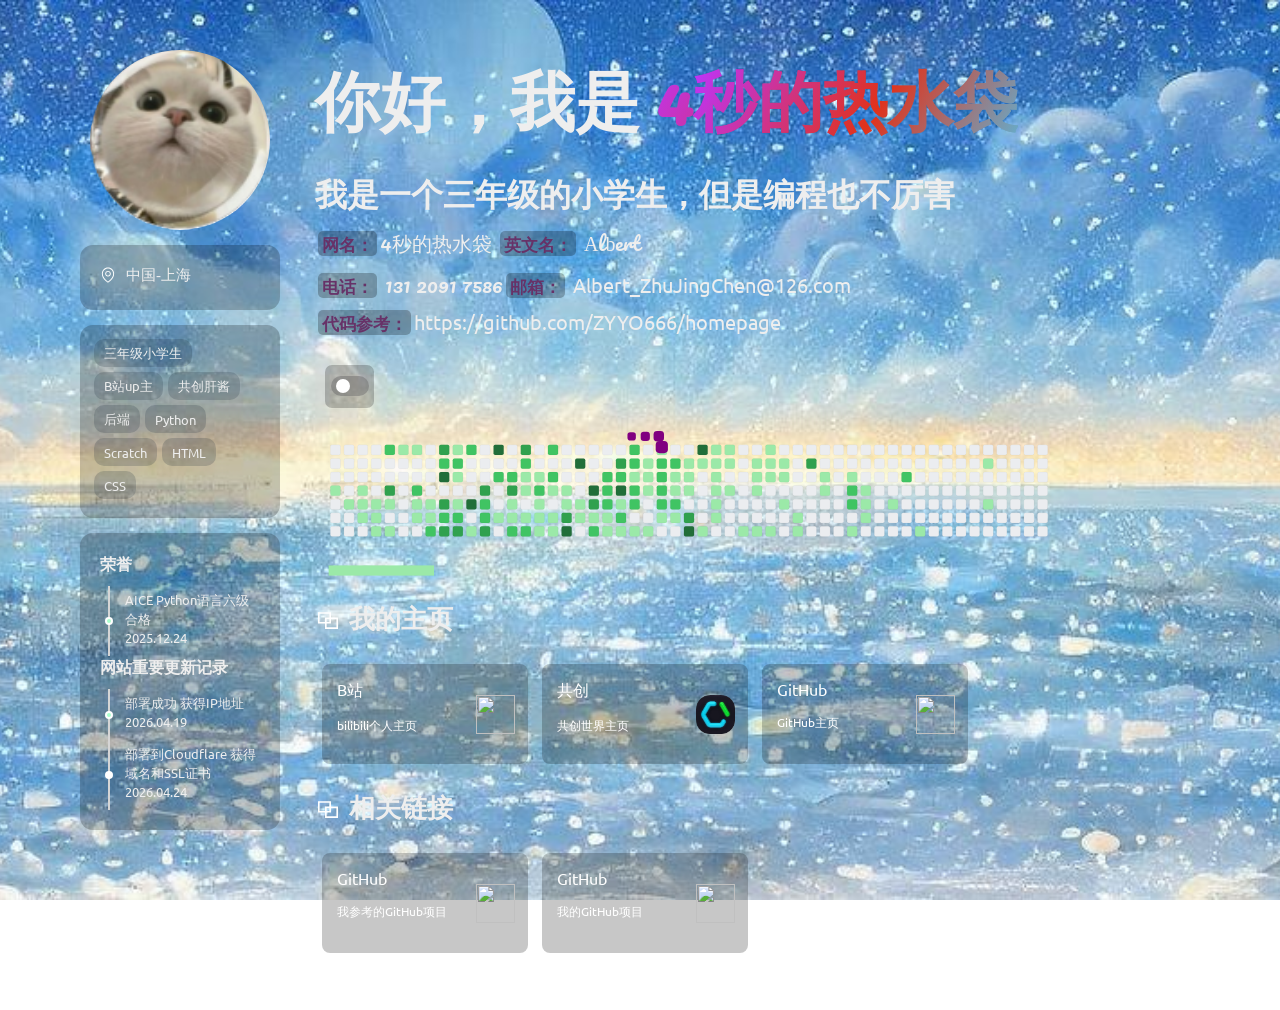
==== index.html @ 479ff162 "Add files via upload" ====
<!DOCTYPE html>
<html class="albert.net">

<head class="albert.net">

	<meta charset="utf-8">
	<meta http-equiv="X-UA-Compatible" content="IE=edge">
	<title>4秒的热水袋</title>
	<link rel="icon" href="static/img/logo.png">
	<link rel="stylesheet" href="static/css/style.css">
	<link rel="stylesheet" href="static/css/root.css">

</head>

<body>
	<div class="albert-main">
		<div class="albert-left">
			<div class="logo" style="background-image: url(static/img/logo.png);">
			</div>
			<div class="left-div left-des">
				<div class="left-des-item"><svg t="1705773709627" class="icon" viewBox="0 0 1024 1024" version="1.1" xmlns="http://www.w3.org/2000/svg" p-id="1478"><path d="M512 249.976471c-99.388235 0-180.705882 81.317647-180.705882 180.705882s81.317647 180.705882 180.705882 180.705882 180.705882-81.317647 180.705882-180.705882-81.317647-180.705882-180.705882-180.705882z m0 301.17647c-66.258824 0-120.470588-54.211765-120.470588-120.470588s54.211765-120.470588 120.470588-120.470588 120.470588 54.211765 120.470588 120.470588-54.211765 120.470588-120.470588 120.470588z" p-id="1479"></path><path d="M512 39.152941c-216.847059 0-391.529412 174.682353-391.529412 391.529412 0 349.364706 391.529412 572.235294 391.529412 572.235294s391.529412-222.870588 391.529412-572.235294c0-216.847059-174.682353-391.529412-391.529412-391.529412z m0 891.482353C424.658824 873.411765 180.705882 686.682353 180.705882 430.682353c0-183.717647 147.576471-331.294118 331.294118-331.294118s331.294118 147.576471 331.294118 331.294118c0 256-243.952941 442.729412-331.294118 499.952941z" p-id="1480"></path></svg><span class="simkai">中国-上海</span>
				</div>
			</div>
			<div class="left-div left-tag">
				<div class="left-tag-item">三年级小学生
				</div>
				<div class="left-tag-item">B站up主
				</div>
				<div class="left-tag-item">共创肝酱
				</div>
				<div class="left-tag-item">后端
				</div>
				<div class="left-tag-item">Python
				</div>
				<div class="left-tag-item">Scratch
				</div>
				<div class="left-tag-item">HTML
				</div>
				<div class="left-tag-item">CSS
				</div>
			</div>
			<div class="left-div left-time">
				<div class="left-time-title">荣誉</div>
				<ul id="line">
					<li>
						<div class="focus"></div>
						<div class="honorText">
							<div>AICE Python语言六级 合格</div>
							<div>2025.12.24</div>
						</div>
					</li>
				</ul>
				<div class="left-time-title">网站重要更新记录</div>
				<ul id="line">
					<li class="honorItem" data-img="static/img/update1.png" data-link="https://www.bilibili.com/video/BV1kCdrB8Ezh/?spm_id_from=333.1387.homepage.video_card.click&vd_source=f2f747ffc04b0d8fc4320400a73c7ef7" data-link-gh="https://github.com/Albert0902/homepage/">
						<div class="focus"></div>
						<div class="honorText">
							<div>部署成功 获得IP地址</div>
							<div>2026.04.19</div>
						</div>
					</li>
					<li class="honorItem" data-img="static/img/update2.png" data-link="https://www.bilibili.com/video/BV1kCdrB8Ezh/?spm_id_from=333.1387.homepage.video_card.click&vd_source=f2f747ffc04b0d8fc4320400a73c7ef7" data-link-gh="https://github.com/Albert0902/homepage/">
						<div class="focus"></div>
						<div class="honorText">
							<div>部署到Cloudflare 获得域名和SSL证书</div>
							<div>2026.04.24</div>
						</div>
					</li>
				</ul>
			</div>
		</div>
		<div class="albert-right">
			<header>
				<div class="index-logo" style="background-image: url(./static/img/logo.png);">
					<img style="position: absolute;top:-15%;left:-10%;width: 120%; aspect-ratio: 1/1;"
						src="static/img/logokuang.png">
				</div>
				<div class="welcome">
					你好，我是 <span class="gradientText">
						4<span class="gradientText simkai">秒的热水袋</span></span>
				</div>
				<h1 class="simkai">我是一个三年级的小学生，但是编程也不厉害</h1>
				<div class="description"><span class="purpleText textBackground">网名：</span><span class="Pacifico-Regular">4</span><span class="simkai">秒的热水袋</span>
					<span class="purpleText textBackground">英文名：</span> <span class="Pacifico-Regular"> Albert</span></div>
				<div class="description"><span class="purpleText textBackground">电话：</span> <span class="Pacifico-Regular">131 2091 7586</span><span class="purpleText textBackground">邮箱：</span> <span>Albert_ZhuJingChen@126.com</span></div>
				<div class="description"><span class="purpleText textBackground">代码参考：</span>https://github.com/ZYYO666/homepage
				</div>
			<div class="iconContainer">
					<a class="iconItem">
						<div class="onoffswitch">
							<input type="checkbox" name="onoffswitch" class="onoffswitch-checkbox" id="myonoffswitch"
								checked>
							<label class="onoffswitch-label" for="myonoffswitch">
								<span class="onoffswitch-inner"></span>
								<span class="onoffswitch-switch"></span>
							</label>
						</div>
					</a>
				</div>

				<div class="tanChiShe">
					<img id="tanChiShe" src="./static/svg/snake-Light.svg" alt="">
				</div>
			</header>






			<content>
				<div class="title"><svg t="1705257422086" class="icon" viewBox="0 0 1024 1024" version="1.1" xmlns="http://www.w3.org/2000/svg" p-id="1891" >
                        <path d="M629.333333 202.666667v213.333333h277.333334v448h-512v-213.333333h-277.333334v-448h512z m213.333334 277.333333h-213.333334v170.666667h-170.666666v149.333333h384v-320z m-277.333334-213.333333h-384v320h213.333334v-170.666667h170.666666v-149.333333z m0 213.333333h-106.666666v106.666667h106.666666v-106.666667z"  p-id="1892"></path>
                    </svg>我的主页</div>
				<div class="projectList"><a class="projectItem a" target="_blank" href="https://space.bilibili.com/3690972766538009?spm_id_from=333.1007.0.0t">
						<div class="projectItemLeft">
							<h1>B站</h1>
							<p>bilibili个人主页</p>
						</div>
						<div class="projectItemRight">
							<img src="static/img/logo1.png" alt="">
						</div>

					</a><a class="projectItem a" target="_blank" href="https://www.ccw.site/student/698f1fd286bbc77f84e4aaf6">
						<div class="projectItemLeft">
							<h1>共创</h1>
							<p>共创世界主页</p>
						</div>
						<div class="projectItemRight">
							<img src="static/img/logo2.png" alt="">
						</div>

					</a><a class="projectItem a" target="_blank" href="https://github.com/Albert0902">
						<div class="projectItemLeft">
							<h1>GitHub</h1>
							<p>GitHub主页</p>
						</div>
						<div class="projectItemRight">
							<img src="static/img/logo3.png" alt="">
						</div>
			</a></div>

			<div class="title"><svg t="1705257422086" class="icon" viewBox="0 0 1024 1024" version="1.1" xmlns="http://www.w3.org/2000/svg" p-id="1891" >
                        <path d="M629.333333 202.666667v213.333333h277.333334v448h-512v-213.333333h-277.333334v-448h512z m213.333334 277.333333h-213.333334v170.666667h-170.666666v149.333333h384v-320z m-277.333334-213.333333h-384v320h213.333334v-170.666667h170.666666v-149.333333z m0 213.333333h-106.666666v106.666667h106.666666v-106.666667z"  p-id="1892"></path>
                    </svg>相关链接</div>
				<div class="projectList"><a class="projectItem a" target="_blank" href="https://github.com/ZYYO666/homepage">
						<div class="projectItemLeft">
							<h1>GitHub</h1>
							<p>我参考的GitHub项目</p>
						</div>
						<div class="projectItemRight">
							<img src="static/img/logo3.png" alt="">
						</div>

					</a><a class="projectItem a" target="_blank" href="https://github.com/Albert0902/homepage">
						<div class="projectItemLeft">
							<h1>GitHub</h1>
							<p>我的GitHub项目</p>
						</div>
						<div class="projectItemRight">
							<img src="static/img/logo3.png" alt="">
						</div>
			</a></div>


				
		</content>
	</div>
</div>
<div id="honorPopup" class="honor-popup">
	<div class="honor-popup-bg"></div>
	<div class="honor-popup-content">
		<img id="honorPopupImg" src="" alt="">
		<div class="honor-popup-btns">
			<a id="honorPopupLink" href="" target="_blank" class="honor-popup-btn" style="display:none;">前往B站</a>
			<a id="honorPopupLinkGh" href="" target="_blank" class="honor-popup-btn-gh" style="display:none;">前往GitHub</a>
		</div>
	</div>
</div>
</body>
<script src="./static/js/script.js"> </script>




<script charset="UTF-8" id="LA_COLLECT" src="//sdk.51.la/js-sdk-pro.min.js"></script>
<script>LA.init({ id: "KFqltKSkJgQTGD9l", ck: "KFqltKSkJgQTGD9l" })</script>

</html>
---- static/css/style.css ----
@font-face {
    font-family: "simkai";
    src: url(../fonts/simkai.ttf);
    font-display: swap;
}

@font-face {
    font-family: "b";
    src: url(../fonts/Ubuntu-Regular.ttf);
    font-display: swap;
}

@font-face {
    font-family: "title";
    /*英文字体*/
    src: url(../fonts/Pacifico-Regular.ttf);
    font-display: swap;
}

/* 通用 */
* {
    margin: 0;
    padding: 0;
    box-sizing: border-box;
    user-select: auto;
    transition: background-color 0.2s ease;
}

a:active,
a:focus,
a:hover,
a:link,
a:visited {
    text-decoration: none;
    outline: none;
    border: none;
    color: inherit;
    -webkit-tap-highlight-color: rgba(0, 0, 0, 0);
}

::-webkit-scrollbar {
    width: 0px;
}

::-webkit-scrollbar-thumb {
    background-color: var(--main_text_color, #000000);
    border-radius: 8px;
    height: 20%;
}

::-webkit-scrollbar-track {
    background-color: var(--main_bg_color, linear-gradient(50deg, #a2d0ff, #ffffff));
}

html[data-theme="Dark"] {
    --main_text_color: #fff;
    --gradient: linear-gradient(120deg, rgb(133, 62, 255), #f76cc6 30%, rgb(255, 255, 255) 60%);
    --purple_text_color: #747bff;
    --text_bg_color: rgb(26, 4, 48);
    --item_bg_color: rgb(19, 20, 24);
    --item_hover_color: rgb(19, 23, 27);
    --item_left_title_color: rgb(255, 255, 255);
    --item_left_text_color: rgb(142, 142, 142);
    --footer_text_color: #646464;
    --left_tag_item: linear-gradient(50deg, #1f2327, #000000);
    --card_filter: 0px;
    --back_filter: 0px;
    --back_filter_color: #000000;
    --fill: #ffffff;
}

body {
    height: 100%;
    min-height: 100vh;
    width: 100%;
    position: relative;
    font-family: "b", sans-serif;
    background: var(--main_bg_color);
    background-repeat: no-repeat;
    background-size: cover;
    background-position: center;
    background-attachment: fixed;
    transition: color 0.1s ease;
    color: var(--main_text_color);
}

/* 布局 */
.albert-main {
    width: 100%;
    margin: 0 auto;
    transition: transform 0.5s ease;
    max-width: 1150px;
    position: relative;
    display: flex;
    flex-direction: row;
}

.albert-left {
    overflow-y: scroll;
    width: 230px;
    height: 100vh;
    display: flex;
    padding: 0 15px;
    position: sticky;
    top: 0;
    left: 0;
    align-items: center;
    flex-direction: column;
}

.albert-right {
    width: calc(100% - 230px);
    display: flex;
    padding: 20px;
    position: relative;
    padding-bottom: 50px;
    flex-direction: column;
}

/* 通用组件 */
.description {
    font-size: 20px;
    margin-top: 7px;
}

.focus {
    width: 8px;
    height: 8px;
    border-radius: 22px;
    background-color: rgb(255 255 255);
    border: 2px solid #fff;
    position: absolute;
    left: -5px;
    top: 50%;
    transform: translateY(-50%);
}

.gradientText {
    -webkit-background-clip: text;
    -webkit-text-fill-color: transparent;
    background-size: 200%;
    background-position: 0%;
    font-family: "title";
    animation: backgroundSizeAnimation 10s ease-in-out infinite;
    background-image: var(--gradient);
}

.iconContainer {
    width: 100%;
    height: 60px;
    display: flex;
    align-items: center;
    overflow-x: scroll;
    margin-top: 20px;
}

.iconContainer::-webkit-scrollbar {
    display: none;
}

.iconItem {
    width: 49px;
    height: 43px;
    box-sizing: border-box;
    border-radius: 7px;
    display: flex;
    margin-left: 10px;
    backdrop-filter: blur(var(--card_filter));
    -webkit-backdrop-filter: blur(var(--card_filter));
    background: var(--item_bg_color);
    align-items: center;
    justify-content: center;
    transition: width 0.3s ease, opacity 0.3s ease;
    flex-shrink: 0;
}

.iconItem:hover {
    width: 55px;
    background: var(--item_hover_color);
}

.iconItem i,
.iconItem svg {
    width: 22px;
    height: 22px;
    fill: var(--fill);
    font-size: 22px;
    margin-right: 3px;
}

.index-logo {
    flex-shrink: 0;
    width: 40%;
    margin-top: 30px;
    position: relative;
    max-width: 200px;
    aspect-ratio: 1/1;
    background-size: cover;
    border-radius: 50%;
    border: 0.5px solid #ffffff;
}

.left-div {
    flex-shrink: 0;
    width: 100%;
    border-radius: 13px;
    margin-top: 15px;
    padding: 20px;
    backdrop-filter: blur(var(--card_filter));
    -webkit-backdrop-filter: blur(var(--card_filter));
    background: var(--item_bg_color);
}

.left-des {
    display: flex;
    flex-direction: column;
    justify-content: center;
}

.left-des-item {
    display: flex;
    align-items: center;
    line-height: 20px;
    font-size: 15px;
    margin-bottom: 5px;
    overflow: hidden;
}

.left-des-item i,
.left-des-item svg {
    width: 16px;
    height: 16px;
    fill: var(--fill);
    font-size: 18px;
    margin-right: 10px;
}

.left-tag {
    display: flex;
    flex-direction: row;
    flex-wrap: wrap;
    padding: 14px;
}

.left-tag-item {
    display: flex;
    justify-content: center;
    align-items: center;
    height: 28px;
    margin: 0px 5px 5px 0;
    padding: 10px;
    font-size: 13px;
    border-radius: 10px;
    background: var(--left_tag_item);
}


.logo {
    flex-shrink: 0;
    width: 90%;
    position: relative;
    aspect-ratio: 1/1;
    margin-top: 50px;
    background-size: cover;
    border-radius: 50%;
}

.onoffswitch {
    position: relative;
    width: 38px;
    height: 20px;
}

.onoffswitch-checkbox {
    display: none;
}

.onoffswitch-checkbox:checked+.onoffswitch-label .onoffswitch-inner {
    margin-left: 0;
}

.onoffswitch-checkbox:checked+.onoffswitch-label .onoffswitch-switch {
    right: 50%;
}

.onoffswitch-inner {
    display: flex;
    justify-content: center;
    align-items: center;
    width: 200%;
    height: 100%;
    margin-left: -100%;
    transition: margin 0.2s ease-in 0s;
}

.onoffswitch-inner:after {
    content: "";
    background-color: #272727;
    color: #FAFAFA;
    text-align: right;
}

.onoffswitch-inner:before {
    content: "";
    background-color: rgb(110 110 110 / 50%);
    color: #FFFFFF;
    text-align: left;
}

.onoffswitch-inner:before,
.onoffswitch-inner:after {
    display: flex;
    justify-content: center;
    align-items: center;
    float: left;
    width: 50%;
    height: 100%;
    padding: 0;
    font-size: 12px;
    color: white;
    font-family: Trebuchet, Arial, sans-serif;
    font-weight: bold;
    box-sizing: border-box;
}

.onoffswitch-label {
    display: block;
    overflow: hidden;
    cursor: pointer;
    height: 100%;
    border-radius: 50px;
}

.onoffswitch-switch {
    display: block;
    height: 70%;
    aspect-ratio: 1/1;
    background: #FFFFFF;
    position: absolute;
    top: 12.5%;
    bottom: 12.5%;
    right: 5px;
    border-radius: 20px;
    transition: right 0.2s ease-in 0s;
}

.Pacifico-Regular {
    font-family: "title";
}

.projectItem {
    display: flex;
    background-color: var(--item_bg_color);
    border-radius: 8px;
    padding: 15px;
    height: 100px;
    margin: 7px;
    width: calc(25% - 14px);
    backdrop-filter: blur(var(--card_filter));
    -webkit-backdrop-filter: blur(var(--card_filter));
    transition: opacity 0.5s ease, background-color 0.2s ease, border 0.2s ease, transform 0.3s ease;
}

.projectItem:hover {
    box-shadow: 0 8px 16px -4px #2c2d300c;
    transform: translateY(-2px);
}

.projectItem:hover .projectItemRight img {
    transform: scale(1.1);
}

.projectItem:hover h1 {
    font-size: 18px;
}

.projectItem.pressed {
    transform: scale(0.9);
    background-color: var(--item_hover_color);
}

.projectItemLeft {
    transition: width 0.4s ease;
    height: 100%;
    width: 80%;
}

.projectItemLeft h1 {
    font-weight: normal;
    font-size: 16px;
    margin: 0px;
    transition: font-size 0.4s ease;
    color: var(--item_left_title_color);
}

.projectItemLeft p {
    font-size: 12px;
    margin-top: 15px;
    color: var(--item_left_text_color);
}

.projectItemRight {
    display: flex;
    justify-content: center;
    align-items: center;
    width: 20%;
    height: 100%;
}

.projectItemRight img {
    height: 39px;
    width: 39px;
    transition: transform 0.3s ease;
}

.projectList {
    display: flex;
    flex-wrap: wrap;
}

.purpleText {
    color: var(--purple_text_color);
    font-weight: 800;
}

.simkai {
    font-family: "simkai";
}

.tanChiShe {
    width: 85%;
}

.tanChiShe img {
    width: 100%;
    height: 100%;
    object-fit: cover;
}

.textBackground {
    font-weight: 800;
    background: var(--text_bg_color);
    border-radius: 5px;
    font-size: 17px;
    margin: 0 3px;
    padding: 2px 4px;
}

.title {
    display: flex;
    align-items: center;
    font-size: 26px;
    font-weight: 800;
    margin: 20px 0;
}

.title i,
.title svg {
    margin-right: 8px;
    height: 26px;
    width: 26px;
    fill: var(--fill);
}

.welcome {
    font-size: 65px;
    font-weight: 800;
    margin: 20px 0;
}

/* ID选择器 */
#line {
    width: 100%;
    height: auto;
    font-size: 13px;
    padding-left: 8px;
    scroll-snap-type: y mandatory;
    overflow-y: scroll;
}

#line::-webkit-scrollbar {
    display: none;
}

#line li {
    list-style: none;
    position: relative;
    padding: 15px 0px 0px 15px;
    border-left: 2px solid #d5d5d5;
    border-radius: 0;
    scroll-snap-align: end;
    color: var(--main_text_color);
    display: flex;
    align-items: center;
}

#line li:first-child .focus:first-child {
    background-color: #aaffcd;
}


/* 荣誉 */
.honorItem {
    cursor: pointer;
}

.honorItem .honorText {
    transition: transform 0.25s ease;
}

.honorItem:hover .honorText {
    transform: translateY(-10px) scale(1.05);
}

.honor-popup {
    display: none;
    position: fixed;
    top: 0;
    left: 0;
    width: 100%;
    height: 100%;
    z-index: 9999;
    justify-content: center;
    align-items: center;
}

.honor-popup.active {
    display: flex;
}

.honor-popup-bg {
    position: absolute;
    top: 0;
    left: 0;
    width: 100%;
    height: 100%;
    background: rgba(0, 0, 0, 0.7);
}

.honor-popup-content {
    position: relative;
    display: flex;
    flex-direction: column;
    align-items: center;
}

.honor-popup img {
    max-width: 90%;
    max-height: calc(100vh - 120px);
    border-radius: 10px;
    box-shadow: 0 0 20px rgba(0, 0, 0, 0.5);
}

.honor-popup-btn,
.honor-popup-btn-gh {
    display: inline-block;
    margin-top: 12px;
    padding: 8px 24px;
    color: #fff;
    border-radius: 20px;
    font-size: 14px;
    text-decoration: none;
    transition: background 0.2s ease, transform 0.2s ease;
}

.honor-popup-btn {
    background: #00a1d6;
}

.honor-popup-btn:hover {
    background: #008fc7;
    transform: scale(1.05);
}

.honor-popup-btn-gh {
    background: #24292e;
}

.honor-popup-btn-gh:hover {
    background: #444d56;
    transform: scale(1.05);
}

.honor-popup-btns {
    display: flex;
    gap: 10px;
    margin-top: 12px;
}

.left-time-title {
    font-size: 16px;
    font-weight: 800;
    margin-bottom: 10px;
    color: var(--main_text_color);
}

.honorText {
    display: flex;
    flex-direction: column;
    transform: translateY(-10px);
}

/* 页脚 */
footer {
    position: absolute;
    padding: 10px;
    text-align: center;
    width: 100%;
    backdrop-filter: blur(var(--card_filter));
    -webkit-backdrop-filter: blur(var(--card_filter));
    background: var(--item_bg_color);
    color: var(--footer_text_color);
    font-size: 13px;
    bottom: 0;
}

/* 动画 */
@keyframes backgroundSizeAnimation {
    0% {
        background-position: 100%;
    }

    25% {
        background-position: 50%;
    }

    50% {
        background-position: 0%;
    }

    75% {
        background-position: 50%;
    }

    100% {
        background-position: 100%;
    }
}

/* 响应式 */
@media (max-width: 1150px) {
    .a {
        width: calc(50% - 14px);
        margin: 7px;
    }
}

@media (max-width: 800px) {
    .a .projectItemRight {
        display: none;
    }

    .a .projectItemRight img {
        display: none;
    }

    .a .projectItemLeft {
        width: 100%;
    }

    .a {
        width: calc(50% - 18px);
        margin: 9px;
    }

    .description {
        font-size: 4vw;
    }

    .iconContainer {
        margin-top: 4vw;
    }

    .projectItem {
        padding: 10px;
    }

    .projectItemLeft h1 {
        font-size: 18px;
    }

    .projectItemLeft p {
        font-size: 13px;
    }

    .projectItem:hover h1 {
        font-size: 20px;
    }

    .tanChiShe {
        width: 100%;
    }

    .welcome {
        font-size: 10vw;
        margin: 2vw 0;
    }
}

@media (min-width: 800px) {
    .index-logo {
        display: none;
    }
}
---- static/css/root.css ----
/*
--svgcolor svg图标的颜色
--main-bg-color主页背景
--main-text-color文本颜色
--gradient标题渐变颜色

--purple-text-color描述紫色文本颜色
--text-bg-color描述紫色文本背景颜色
--item-bg-color项目背景颜色
--item-hover-color项目鼠标移入颜色
--item-left-title-color项目标题颜色
--item-left-text-color项目描述颜色
--footer-text-color底部文本颜色
--left-tag-item左侧标签颜色
--card-filter卡片模糊的数值
--back-filter背景模糊的数值
--back-filter-color全局阴影遮罩

*/
/*卡片模糊的数值非常吃性能,背景模糊的数值可以模糊也可以不模糊

0为不模糊,数值越大模糊程度越高

这两个任选其一进行模糊

一个有数字另一个建议为0


内置4套白天主题修改办法



每套主题的结构都为html{

}

只有最下面的会生效,也就是将你要设置的主题剪切到最下面
*/








/*非常吃性能,低配手机会卡顿*/
/*卡片模糊背景＋黑色透明卡片+白色svg**/
html {
    --name: 主题1;
    --main_bg_color: url(../img/background.jpg);
    --main_text_color: #eeeeee;
    --gradient: linear-gradient(120deg, #bd34fe, #e0321b 30%, #41d1ff 60%);
    --purple_text_color: #747bff;
    --text_bg_color: #00000040;
    --item_bg_color: #00000038;
    --item_hover_color: #33333338;
    --item_left_title_color: #ffffff;
    --item_left_text_color: #ffffff;
    --footer_text_color: #ffffff;
    --left_tag_item: rgb(27 42 57 / 20%);
    --card_filter: 15px;
    --back_filter: 0px;
    --back_filter_color: #00000030;
    --fill:#ffffff;
}

html {
    /*图片模糊背景＋白色透明卡片+黑色svg*/
    --name: 主题2;
    --main_bg_color: url(../img/background.jpg);
    --main_text_color: #000000;
    --gradient: linear-gradient(120deg, #bd34fe, #e0321b 30%, #41d1ff 60%);
    --purple_text_color: #747bff;
    --text_bg_color: rgb(121 163 231);
    --item_bg_color: rgba(249, 250, 251, 0.42);
    --item_hover_color: rgba(244, 245, 246, 0.8);
    --item_left_title_color: #000000;
    --item_left_text_color: #494949;
    --footer_text_color: #ffffff;
    --left_tag_item: #c7e1fa;
    --card_filter: 0px;
    --back_filter: 20px;
    --back_filter_color: #00000030;
    --fill:#000000;
}

html {
    /*蓝色渐变+黑色svg**/
    --name: 主题3;
    --main_bg_color: linear-gradient(50deg, #a2d1ff, #ffffff);
    --main_text_color: #000000;
    --gradient: linear-gradient(120deg, #bd34fe, #e0321b 30%, #41d1ff 60%);
    --purple_text_color: #747bff;
    --text_bg_color: rgb(196 217 251);
    --item_bg_color: rgba(249, 250, 251, 0.5);
    --item_hover_color: rgba(244, 245, 246, 0.8);
    --item_left_title_color: #000000;
    --item_left_text_color: #494949;
    --footer_text_color: #222222;
    --left_tag_item: linear-gradient(50deg, #a2d1ff, #ffffff);
    --card_filter: 0px;
    --back_filter: 0px;
    --back_filter_color: #00000000;
    --fill:#000000;
}

html {
    /*白色简约+黑色svg**/
    --name: 主题4;
    --main_bg_color: #ffffff;
    --main_text_color: #000000;
    --gradient: linear-gradient(120deg, #bd34fe, #e0321b 30%, #41d1ff 60%);
    --purple_text_color: #747bff;
    --text_bg_color: rgb(240 243 247);
    --item_bg_color: rgb(247 247 247);
    --item_hover_color: rgba(244, 245, 246, 0.5);
    --item_left_title_color: #000000;
    --item_left_text_color: #494949;
    --footer_text_color: #222222;
    --left_tag_item: #ffffff;
    --card_filter: 0px;
    --back_filter: 0px;
    --back_filter_color: #00000000;
    --fill:#000000;
}

html {
    /*图片模糊背景＋黑色透明卡片+白色svg**/
    --name: 主题5;
    --main_bg_color: url(../img/background.jpg);
    --main_text_color: #eeeeee;
    --gradient: linear-gradient(120deg, #bd34fe, #e0321b 30%, #41d1ff 60%);
    --purple_text_color:rgb(103, 50, 104);
    --text_bg_color: #00000040;
    --item_bg_color: #00000038;
    --item_hover_color: #33333338;
    --item_left_title_color: #ffffff;
    --item_left_text_color: #ffffff;
    --footer_text_color: #ffffff;
    --left_tag_item: rgb(27 42 57 / 20%);
    --card_filter: 0px;
    --back_filter: 19px;
    --back_filter_color: #95353530;
    --fill:#ffffff;
}
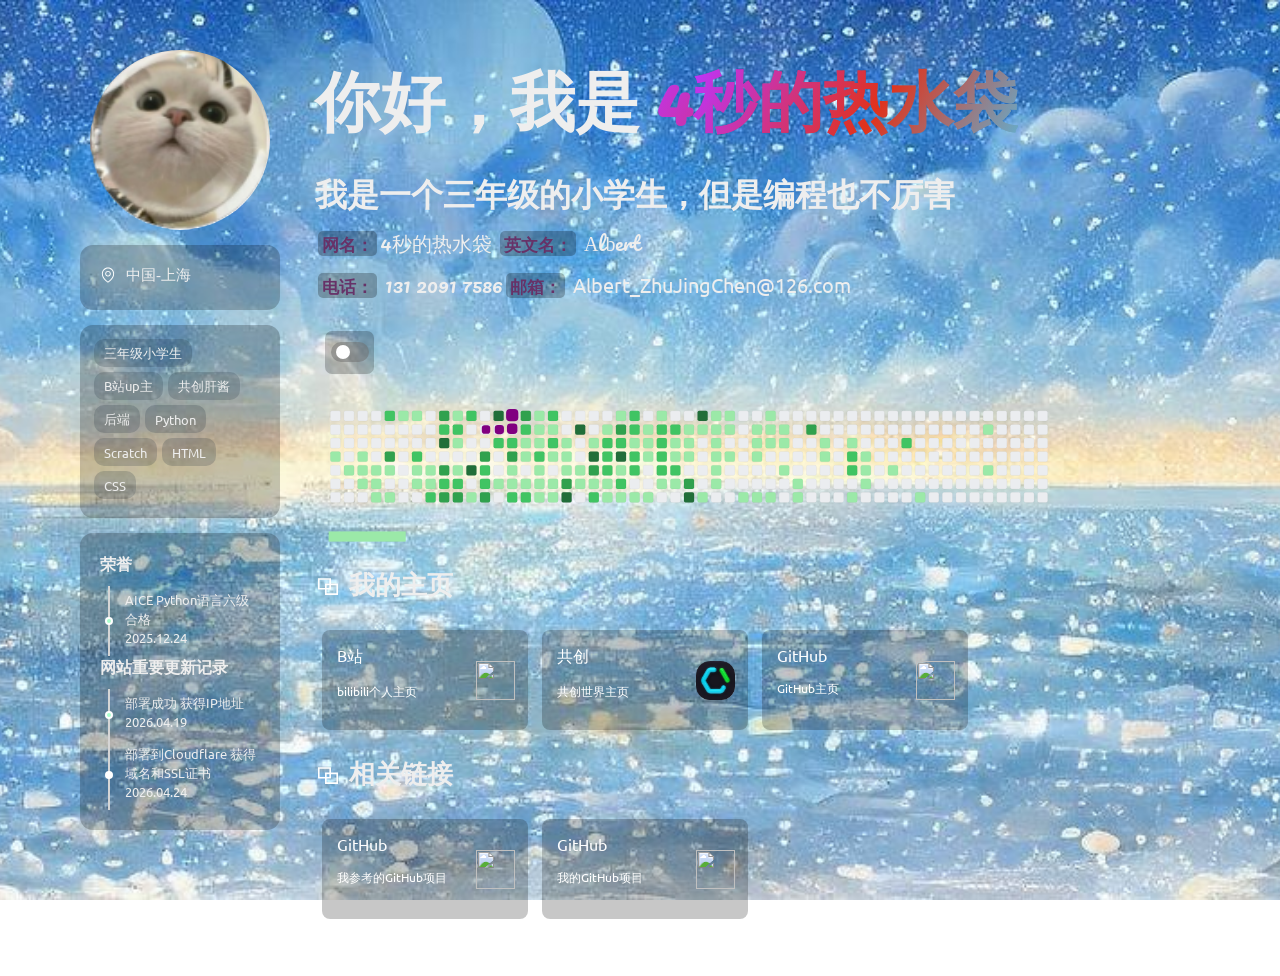
==== commit 9aadf476: "Update index.html" ====
--- a/index.html
+++ b/index.html
@@ -83,7 +83,7 @@
 				<div class="description"><span class="purpleText textBackground">网名：</span><span class="Pacifico-Regular">4</span><span class="simkai">秒的热水袋</span>
 					<span class="purpleText textBackground">英文名：</span> <span class="Pacifico-Regular"> Albert</span></div>
 				<div class="description"><span class="purpleText textBackground">电话：</span> <span class="Pacifico-Regular">131 2091 7586</span><span class="purpleText textBackground">邮箱：</span> <span>Albert_ZhuJingChen@126.com</span></div>
-				<div class="description"><span class="purpleText textBackground">代码参考：</span>https://github.com/ZYYO666/homepage
+				<div class="description">
 				</div>
 			<div class="iconContainer">
 					<a class="iconItem">
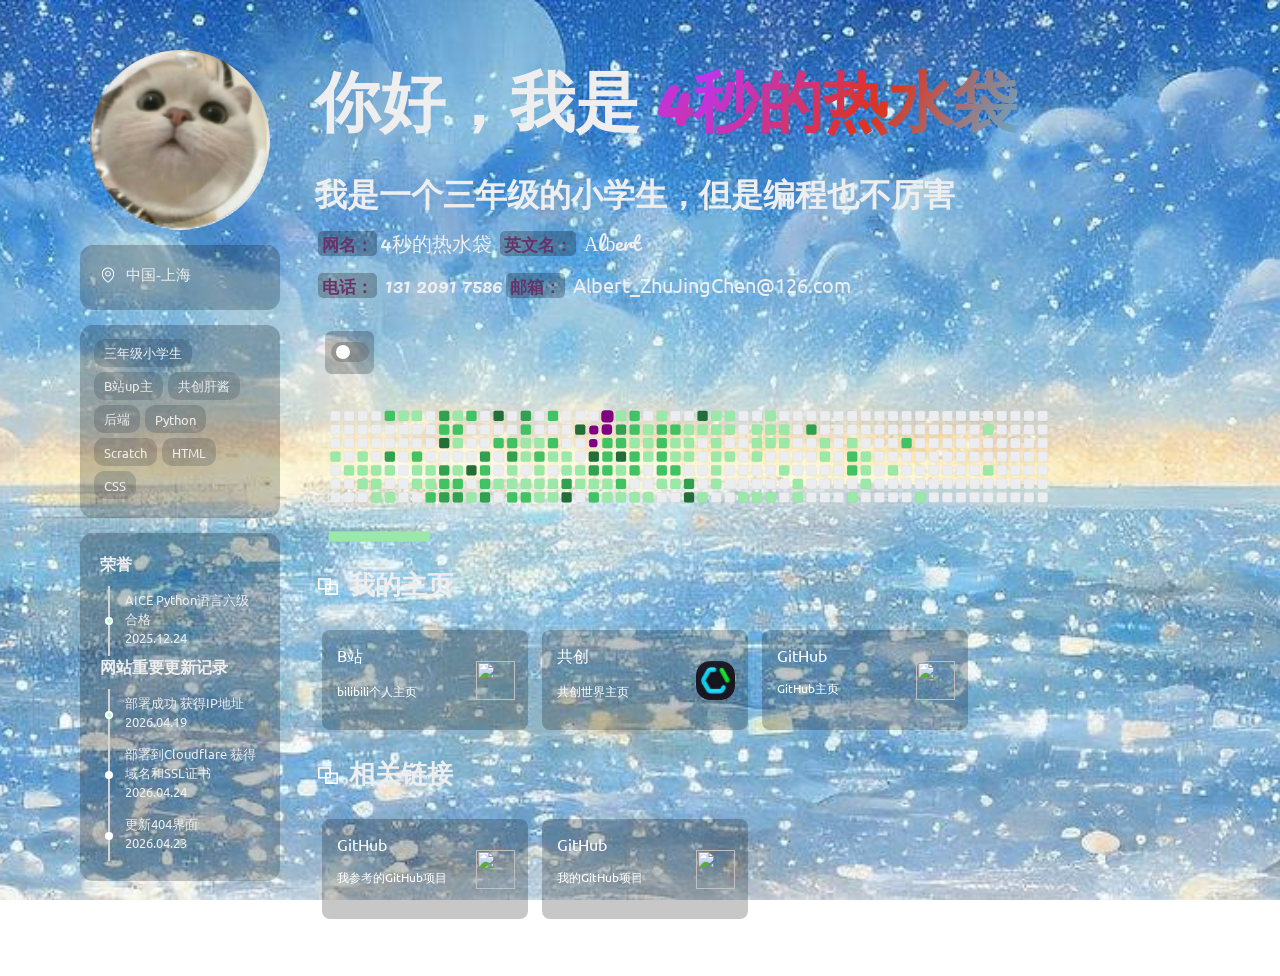
==== commit aecafd21: "Add new honor item for 404 page update" ====
--- a/index.html
+++ b/index.html
@@ -59,11 +59,18 @@
 							<div>2026.04.19</div>
 						</div>
 					</li>
-					<li class="honorItem" data-img="static/img/update2.png" data-link="https://www.bilibili.com/video/BV1kCdrB8Ezh/?spm_id_from=333.1387.homepage.video_card.click&vd_source=f2f747ffc04b0d8fc4320400a73c7ef7" data-link-gh="https://github.com/Albert0902/homepage/">
+					<li class="honorItem" data-img="static/img/update3.png" data-link="https://www.bilibili.com/video/BV1kCdrB8Ezh/?spm_id_from=333.1387.homepage.video_card.click&vd_source=f2f747ffc04b0d8fc4320400a73c7ef7" data-link-gh="https://github.com/Albert0902/homepage/">
 						<div class="focus"></div>
 						<div class="honorText">
 							<div>部署到Cloudflare 获得域名和SSL证书</div>
 							<div>2026.04.24</div>
+						</div>
+					</li>
+					<li class="honorItem" data-img="static/img/update2.png" data-link="https://www.bilibili.com/video/BV1kCdrB8Ezh/?spm_id_from=333.1387.homepage.video_card.click&vd_source=f2f747ffc04b0d8fc4320400a73c7ef7" data-link-gh="https://github.com/Albert0902/homepage/">
+						<div class="focus"></div>
+						<div class="honorText">
+							<div>更新404界面</div>
+							<div>2026.04.23</div>
 						</div>
 					</li>
 				</ul>
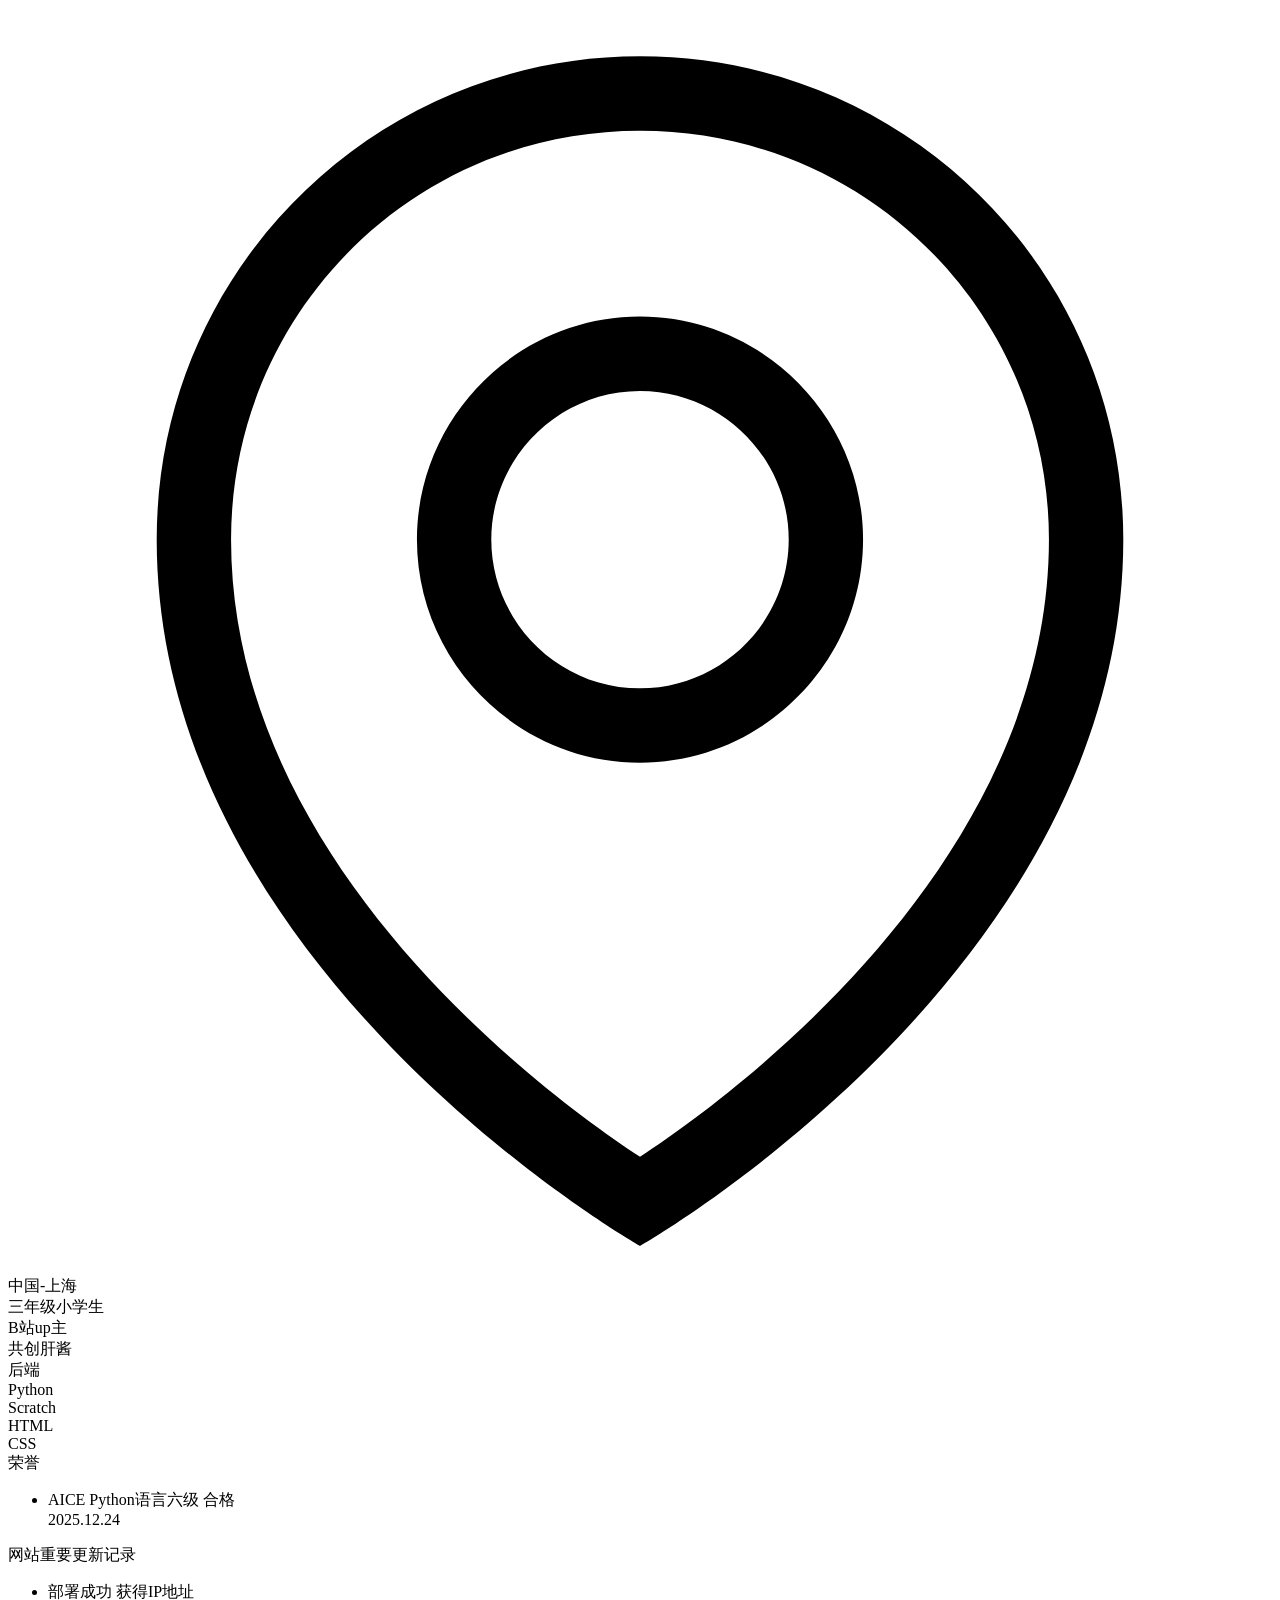
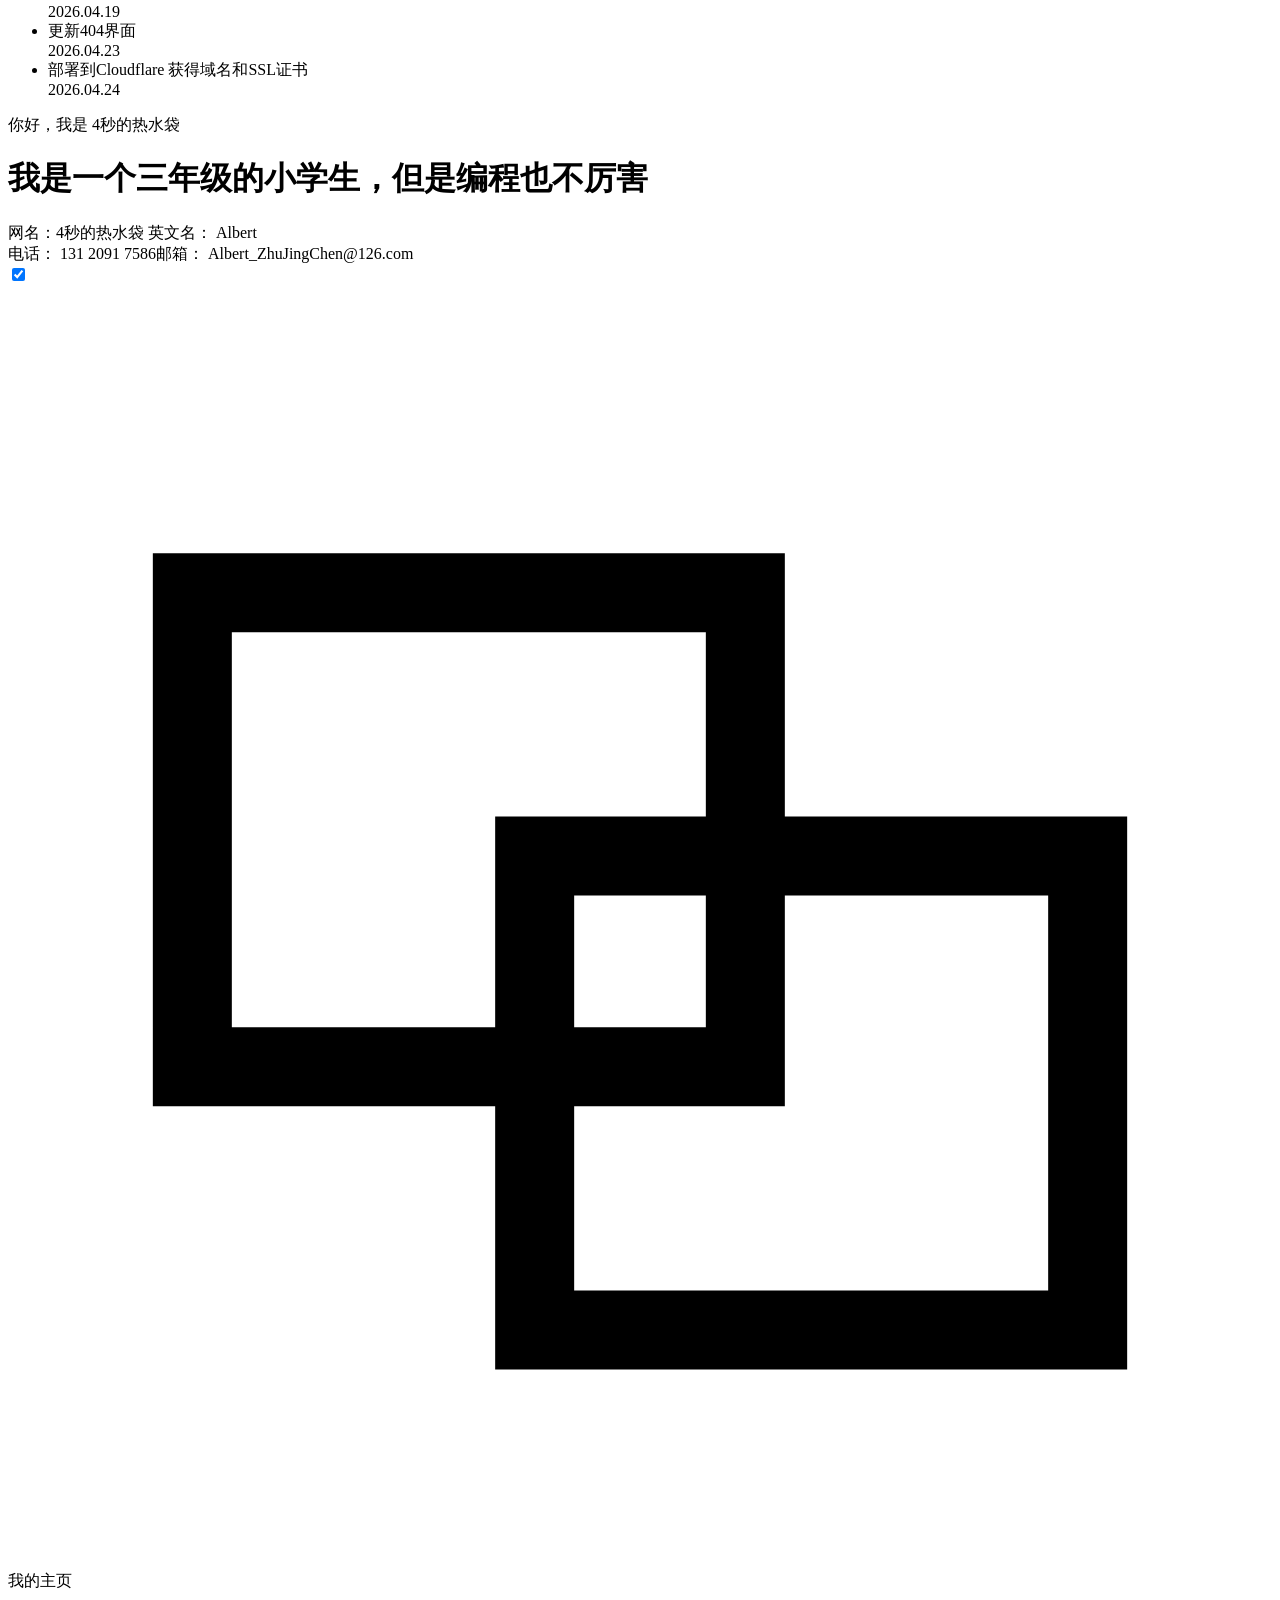
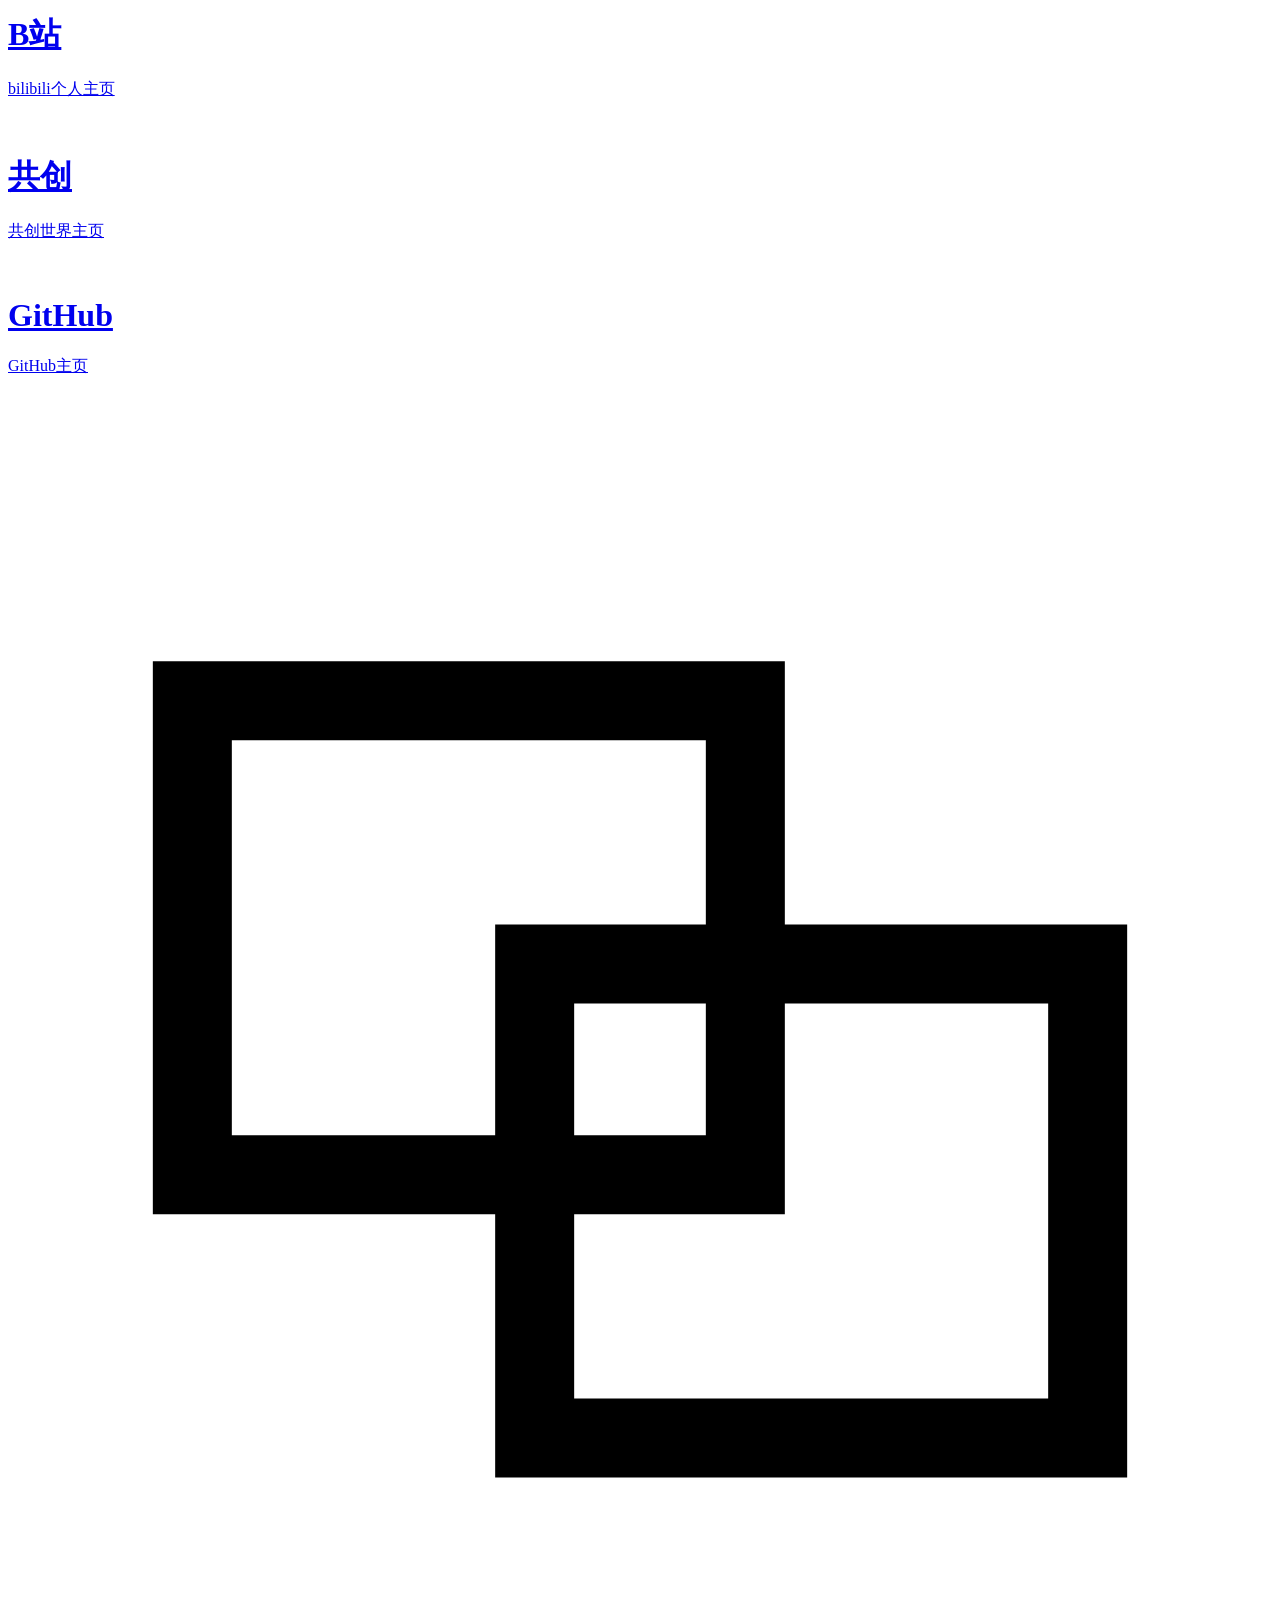
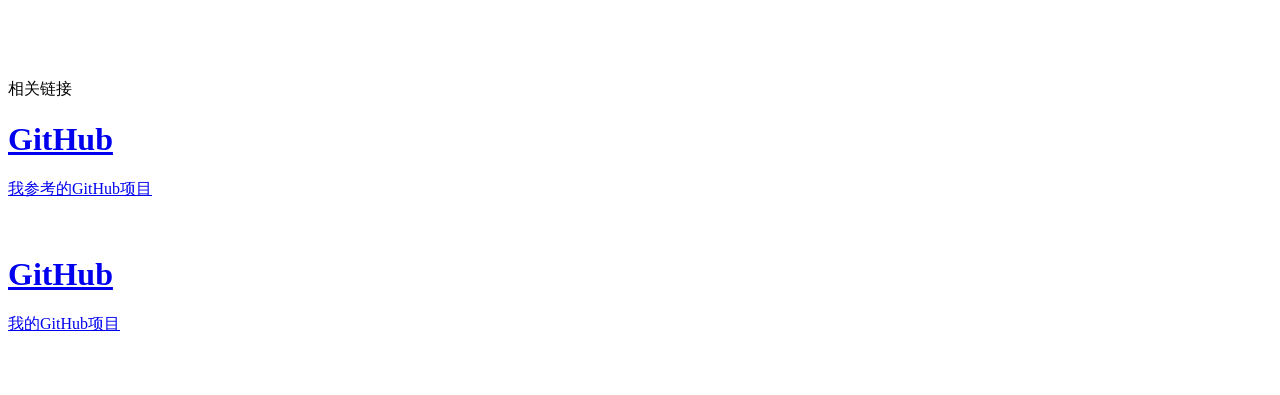
==== commit eb5c3a4b: "Update index.html" ====
--- a/index.html
+++ b/index.html
@@ -52,11 +52,18 @@
 				</ul>
 				<div class="left-time-title">网站重要更新记录</div>
 				<ul id="line">
-					<li class="honorItem" data-img="static/img/update1.png" data-link="https://www.bilibili.com/video/BV1kCdrB8Ezh/?spm_id_from=333.1387.homepage.video_card.click&vd_source=f2f747ffc04b0d8fc4320400a73c7ef7" data-link-gh="https://github.com/Albert0902/homepage/">
+					<li class="honorItem" data-img="static/img/update1.png" data-link="https://www.bilibili.com/video/BV1kCdrB8Ezh/?spm_id_from=333.1387.homepage.video_card.click&vd_source=f2f747ffc04b0d8fc4320400a73c7ef7">
 						<div class="focus"></div>
 						<div class="honorText">
 							<div>部署成功 获得IP地址</div>
 							<div>2026.04.19</div>
+						</div>
+					</li>
+					<li class="honorItem" data-img="static/img/update2.png" data-link="https://www.bilibili.com/video/BV1kCdrB8Ezh/?spm_id_from=333.1387.homepage.video_card.click&vd_source=f2f747ffc04b0d8fc4320400a73c7ef7">
+						<div class="focus"></div>
+						<div class="honorText">
+							<div>更新404界面</div>
+							<div>2026.04.23</div>
 						</div>
 					</li>
 					<li class="honorItem" data-img="static/img/update3.png" data-link="https://www.bilibili.com/video/BV1kCdrB8Ezh/?spm_id_from=333.1387.homepage.video_card.click&vd_source=f2f747ffc04b0d8fc4320400a73c7ef7" data-link-gh="https://github.com/Albert0902/homepage/">
@@ -64,13 +71,6 @@
 						<div class="honorText">
 							<div>部署到Cloudflare 获得域名和SSL证书</div>
 							<div>2026.04.24</div>
-						</div>
-					</li>
-					<li class="honorItem" data-img="static/img/update2.png" data-link="https://www.bilibili.com/video/BV1kCdrB8Ezh/?spm_id_from=333.1387.homepage.video_card.click&vd_source=f2f747ffc04b0d8fc4320400a73c7ef7" data-link-gh="https://github.com/Albert0902/homepage/">
-						<div class="focus"></div>
-						<div class="honorText">
-							<div>更新404界面</div>
-							<div>2026.04.23</div>
 						</div>
 					</li>
 				</ul>
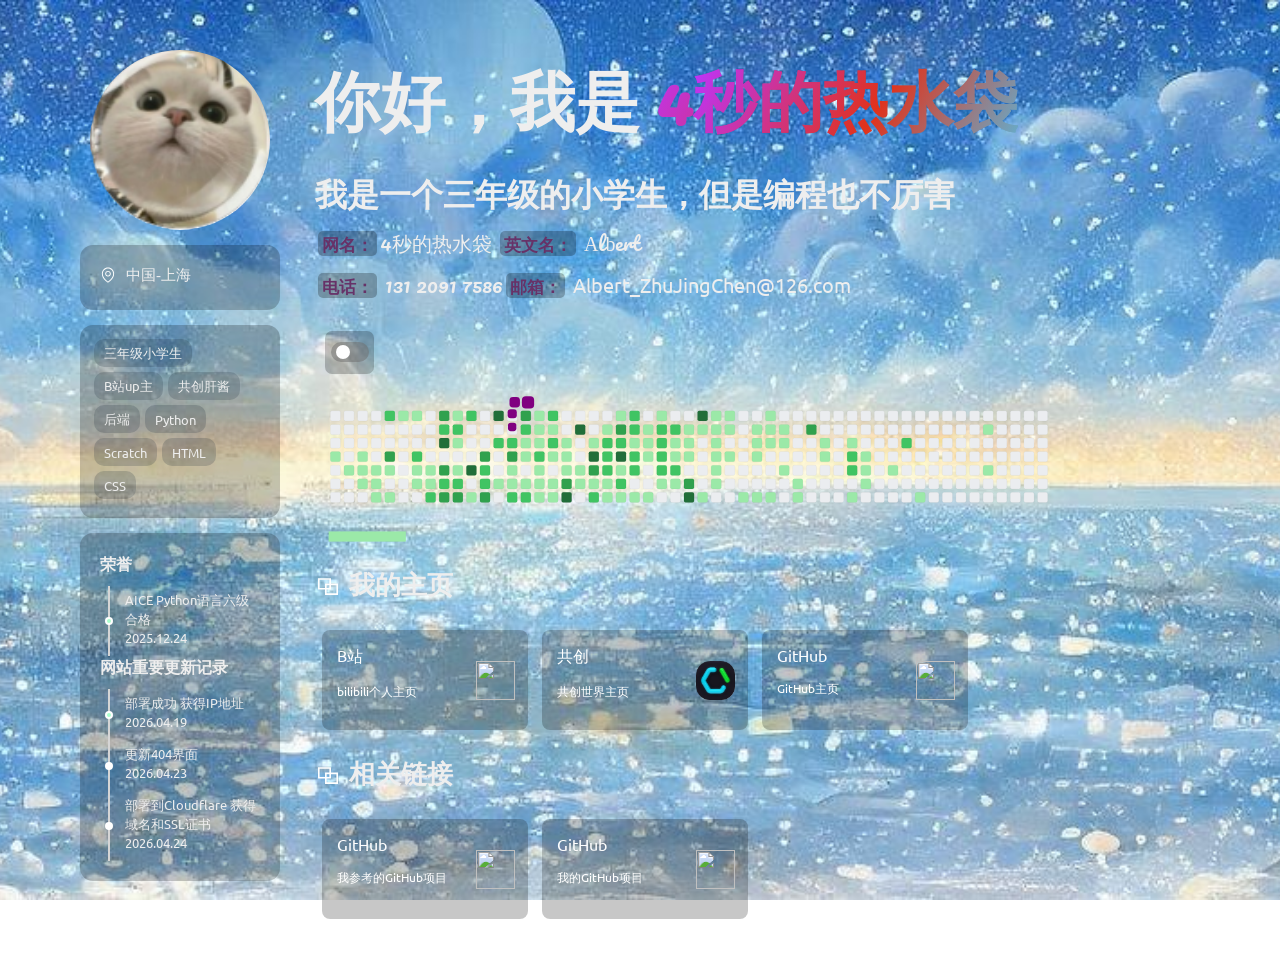
==== commit a4e736b2: "Update index.html" ====
--- a/index.html
+++ b/index.html
@@ -59,14 +59,14 @@
 							<div>2026.04.19</div>
 						</div>
 					</li>
-					<li class="honorItem" data-img="static/img/update2.png" data-link="https://www.bilibili.com/video/BV1kCdrB8Ezh/?spm_id_from=333.1387.homepage.video_card.click&vd_source=f2f747ffc04b0d8fc4320400a73c7ef7">
+					<li class="honorItem" data-img="static/img/update2.png" data-link="https://www.bilibili.com/video/BV1QmZFBYEGA/?spm_id_from=333.1387.homepage.video_card.click&vd_source=f2f747ffc04b0d8fc4320400a73c7ef7">
 						<div class="focus"></div>
 						<div class="honorText">
 							<div>更新404界面</div>
 							<div>2026.04.23</div>
 						</div>
 					</li>
-					<li class="honorItem" data-img="static/img/update3.png" data-link="https://www.bilibili.com/video/BV1kCdrB8Ezh/?spm_id_from=333.1387.homepage.video_card.click&vd_source=f2f747ffc04b0d8fc4320400a73c7ef7" data-link-gh="https://github.com/Albert0902/homepage/">
+					<li class="honorItem" data-img="static/img/update3.png" data-link="https://www.bilibili.com/video/BV1QmZFBYEGA/?spm_id_from=333.1387.homepage.video_card.click&vd_source=f2f747ffc04b0d8fc4320400a73c7ef7" data-link-gh="https://github.com/Albert0902/homepage/">
 						<div class="focus"></div>
 						<div class="honorText">
 							<div>部署到Cloudflare 获得域名和SSL证书</div>
--- a/static/css/style.css
+++ b/static/css/style.css
@@ -0,0 +1,704 @@
+@font-face {
+    font-family: "simkai";
+    src: url(../fonts/simkai.ttf);
+    font-display: swap;
+}
+
+@font-face {
+    font-family: "b";
+    src: url(../fonts/Ubuntu-Regular.ttf);
+    font-display: swap;
+}
+
+@font-face {
+    font-family: "title";
+    /*英文字体*/
+    src: url(../fonts/Pacifico-Regular.ttf);
+    font-display: swap;
+}
+
+/* 通用 */
+* {
+    margin: 0;
+    padding: 0;
+    box-sizing: border-box;
+    user-select: auto;
+    transition: background-color 0.2s ease;
+}
+
+a:active,
+a:focus,
+a:hover,
+a:link,
+a:visited {
+    text-decoration: none;
+    outline: none;
+    border: none;
+    color: inherit;
+    -webkit-tap-highlight-color: rgba(0, 0, 0, 0);
+}
+
+::-webkit-scrollbar {
+    width: 0px;
+}
+
+::-webkit-scrollbar-thumb {
+    background-color: var(--main_text_color, #000000);
+    border-radius: 8px;
+    height: 20%;
+}
+
+::-webkit-scrollbar-track {
+    background-color: var(--main_bg_color, linear-gradient(50deg, #a2d0ff, #ffffff));
+}
+
+html[data-theme="Dark"] {
+    --main_text_color: #fff;
+    --gradient: linear-gradient(120deg, rgb(133, 62, 255), #f76cc6 30%, rgb(255, 255, 255) 60%);
+    --purple_text_color: #747bff;
+    --text_bg_color: rgb(26, 4, 48);
+    --item_bg_color: rgb(19, 20, 24);
+    --item_hover_color: rgb(19, 23, 27);
+    --item_left_title_color: rgb(255, 255, 255);
+    --item_left_text_color: rgb(142, 142, 142);
+    --footer_text_color: #646464;
+    --left_tag_item: linear-gradient(50deg, #1f2327, #000000);
+    --card_filter: 0px;
+    --back_filter: 0px;
+    --back_filter_color: #000000;
+    --fill: #ffffff;
+}
+
+body {
+    height: 100%;
+    min-height: 100vh;
+    width: 100%;
+    position: relative;
+    font-family: "b", sans-serif;
+    background: var(--main_bg_color);
+    background-repeat: no-repeat;
+    background-size: cover;
+    background-position: center;
+    background-attachment: fixed;
+    transition: color 0.1s ease;
+    color: var(--main_text_color);
+}
+
+/* 布局 */
+.albert-main {
+    width: 100%;
+    margin: 0 auto;
+    transition: transform 0.5s ease;
+    max-width: 1150px;
+    position: relative;
+    display: flex;
+    flex-direction: row;
+}
+
+.albert-left {
+    overflow-y: scroll;
+    width: 230px;
+    height: 100vh;
+    display: flex;
+    padding: 0 15px;
+    position: sticky;
+    top: 0;
+    left: 0;
+    align-items: center;
+    flex-direction: column;
+}
+
+.albert-right {
+    width: calc(100% - 230px);
+    display: flex;
+    padding: 20px;
+    position: relative;
+    padding-bottom: 50px;
+    flex-direction: column;
+}
+
+/* 通用组件 */
+.description {
+    font-size: 20px;
+    margin-top: 7px;
+}
+
+.focus {
+    width: 8px;
+    height: 8px;
+    border-radius: 22px;
+    background-color: rgb(255 255 255);
+    border: 2px solid #fff;
+    position: absolute;
+    left: -5px;
+    top: 50%;
+    transform: translateY(-50%);
+}
+
+.gradientText {
+    -webkit-background-clip: text;
+    -webkit-text-fill-color: transparent;
+    background-size: 200%;
+    background-position: 0%;
+    font-family: "title";
+    animation: backgroundSizeAnimation 10s ease-in-out infinite;
+    background-image: var(--gradient);
+}
+
+.iconContainer {
+    width: 100%;
+    height: 60px;
+    display: flex;
+    align-items: center;
+    overflow-x: scroll;
+    margin-top: 20px;
+}
+
+.iconContainer::-webkit-scrollbar {
+    display: none;
+}
+
+.iconItem {
+    width: 49px;
+    height: 43px;
+    box-sizing: border-box;
+    border-radius: 7px;
+    display: flex;
+    margin-left: 10px;
+    backdrop-filter: blur(var(--card_filter));
+    -webkit-backdrop-filter: blur(var(--card_filter));
+    background: var(--item_bg_color);
+    align-items: center;
+    justify-content: center;
+    transition: width 0.3s ease, opacity 0.3s ease;
+    flex-shrink: 0;
+}
+
+.iconItem:hover {
+    width: 55px;
+    background: var(--item_hover_color);
+}
+
+.iconItem i,
+.iconItem svg {
+    width: 22px;
+    height: 22px;
+    fill: var(--fill);
+    font-size: 22px;
+    margin-right: 3px;
+}
+
+.index-logo {
+    flex-shrink: 0;
+    width: 40%;
+    margin-top: 30px;
+    position: relative;
+    max-width: 200px;
+    aspect-ratio: 1/1;
+    background-size: cover;
+    border-radius: 50%;
+    border: 0.5px solid #ffffff;
+}
+
+.left-div {
+    flex-shrink: 0;
+    width: 100%;
+    border-radius: 13px;
+    margin-top: 15px;
+    padding: 20px;
+    backdrop-filter: blur(var(--card_filter));
+    -webkit-backdrop-filter: blur(var(--card_filter));
+    background: var(--item_bg_color);
+}
+
+.left-des {
+    display: flex;
+    flex-direction: column;
+    justify-content: center;
+}
+
+.left-des-item {
+    display: flex;
+    align-items: center;
+    line-height: 20px;
+    font-size: 15px;
+    margin-bottom: 5px;
+    overflow: hidden;
+}
+
+.left-des-item i,
+.left-des-item svg {
+    width: 16px;
+    height: 16px;
+    fill: var(--fill);
+    font-size: 18px;
+    margin-right: 10px;
+}
+
+.left-tag {
+    display: flex;
+    flex-direction: row;
+    flex-wrap: wrap;
+    padding: 14px;
+}
+
+.left-tag-item {
+    display: flex;
+    justify-content: center;
+    align-items: center;
+    height: 28px;
+    margin: 0px 5px 5px 0;
+    padding: 10px;
+    font-size: 13px;
+    border-radius: 10px;
+    background: var(--left_tag_item);
+}
+
+
+.logo {
+    flex-shrink: 0;
+    width: 90%;
+    position: relative;
+    aspect-ratio: 1/1;
+    margin-top: 50px;
+    background-size: cover;
+    border-radius: 50%;
+}
+
+.onoffswitch {
+    position: relative;
+    width: 38px;
+    height: 20px;
+}
+
+.onoffswitch-checkbox {
+    display: none;
+}
+
+.onoffswitch-checkbox:checked+.onoffswitch-label .onoffswitch-inner {
+    margin-left: 0;
+}
+
+.onoffswitch-checkbox:checked+.onoffswitch-label .onoffswitch-switch {
+    right: 50%;
+}
+
+.onoffswitch-inner {
+    display: flex;
+    justify-content: center;
+    align-items: center;
+    width: 200%;
+    height: 100%;
+    margin-left: -100%;
+    transition: margin 0.2s ease-in 0s;
+}
+
+.onoffswitch-inner:after {
+    content: "";
+    background-color: #272727;
+    color: #FAFAFA;
+    text-align: right;
+}
+
+.onoffswitch-inner:before {
+    content: "";
+    background-color: rgb(110 110 110 / 50%);
+    color: #FFFFFF;
+    text-align: left;
+}
+
+.onoffswitch-inner:before,
+.onoffswitch-inner:after {
+    display: flex;
+    justify-content: center;
+    align-items: center;
+    float: left;
+    width: 50%;
+    height: 100%;
+    padding: 0;
+    font-size: 12px;
+    color: white;
+    font-family: Trebuchet, Arial, sans-serif;
+    font-weight: bold;
+    box-sizing: border-box;
+}
+
+.onoffswitch-label {
+    display: block;
+    overflow: hidden;
+    cursor: pointer;
+    height: 100%;
+    border-radius: 50px;
+}
+
+.onoffswitch-switch {
+    display: block;
+    height: 70%;
+    aspect-ratio: 1/1;
+    background: #FFFFFF;
+    position: absolute;
+    top: 12.5%;
+    bottom: 12.5%;
+    right: 5px;
+    border-radius: 20px;
+    transition: right 0.2s ease-in 0s;
+}
+
+.Pacifico-Regular {
+    font-family: "title";
+}
+
+.projectItem {
+    display: flex;
+    background-color: var(--item_bg_color);
+    border-radius: 8px;
+    padding: 15px;
+    height: 100px;
+    margin: 7px;
+    width: calc(25% - 14px);
+    backdrop-filter: blur(var(--card_filter));
+    -webkit-backdrop-filter: blur(var(--card_filter));
+    transition: opacity 0.5s ease, background-color 0.2s ease, border 0.2s ease, transform 0.3s ease;
+}
+
+.projectItem:hover {
+    box-shadow: 0 8px 16px -4px #2c2d300c;
+    transform: translateY(-2px);
+}
+
+.projectItem:hover .projectItemRight img {
+    transform: scale(1.1);
+}
+
+.projectItem:hover h1 {
+    font-size: 18px;
+}
+
+.projectItem.pressed {
+    transform: scale(0.9);
+    background-color: var(--item_hover_color);
+}
+
+.projectItemLeft {
+    transition: width 0.4s ease;
+    height: 100%;
+    width: 80%;
+}
+
+.projectItemLeft h1 {
+    font-weight: normal;
+    font-size: 16px;
+    margin: 0px;
+    transition: font-size 0.4s ease;
+    color: var(--item_left_title_color);
+}
+
+.projectItemLeft p {
+    font-size: 12px;
+    margin-top: 15px;
+    color: var(--item_left_text_color);
+}
+
+.projectItemRight {
+    display: flex;
+    justify-content: center;
+    align-items: center;
+    width: 20%;
+    height: 100%;
+}
+
+.projectItemRight img {
+    height: 39px;
+    width: 39px;
+    transition: transform 0.3s ease;
+}
+
+.projectList {
+    display: flex;
+    flex-wrap: wrap;
+}
+
+.purpleText {
+    color: var(--purple_text_color);
+    font-weight: 800;
+}
+
+.simkai {
+    font-family: "simkai";
+}
+
+.tanChiShe {
+    width: 85%;
+}
+
+.tanChiShe img {
+    width: 100%;
+    height: 100%;
+    object-fit: cover;
+}
+
+.textBackground {
+    font-weight: 800;
+    background: var(--text_bg_color);
+    border-radius: 5px;
+    font-size: 17px;
+    margin: 0 3px;
+    padding: 2px 4px;
+}
+
+.title {
+    display: flex;
+    align-items: center;
+    font-size: 26px;
+    font-weight: 800;
+    margin: 20px 0;
+}
+
+.title i,
+.title svg {
+    margin-right: 8px;
+    height: 26px;
+    width: 26px;
+    fill: var(--fill);
+}
+
+.welcome {
+    font-size: 65px;
+    font-weight: 800;
+    margin: 20px 0;
+}
+
+/* ID选择器 */
+#line {
+    width: 100%;
+    height: auto;
+    font-size: 13px;
+    padding-left: 8px;
+    scroll-snap-type: y mandatory;
+    overflow-y: scroll;
+}
+
+#line::-webkit-scrollbar {
+    display: none;
+}
+
+#line li {
+    list-style: none;
+    position: relative;
+    padding: 15px 0px 0px 15px;
+    border-left: 2px solid #d5d5d5;
+    border-radius: 0;
+    scroll-snap-align: end;
+    color: var(--main_text_color);
+    display: flex;
+    align-items: center;
+}
+
+#line li:first-child .focus:first-child {
+    background-color: #aaffcd;
+}
+
+
+/* 荣誉 */
+.honorItem {
+    cursor: pointer;
+}
+
+.honorItem .honorText {
+    transition: transform 0.25s ease;
+}
+
+.honorItem:hover .honorText {
+    transform: translateY(-10px) scale(1.05);
+}
+
+.honor-popup {
+    display: none;
+    position: fixed;
+    top: 0;
+    left: 0;
+    width: 100%;
+    height: 100%;
+    z-index: 9999;
+    justify-content: center;
+    align-items: center;
+}
+
+.honor-popup.active {
+    display: flex;
+}
+
+.honor-popup-bg {
+    position: absolute;
+    top: 0;
+    left: 0;
+    width: 100%;
+    height: 100%;
+    background: rgba(0, 0, 0, 0.7);
+}
+
+.honor-popup-content {
+    position: relative;
+    display: flex;
+    flex-direction: column;
+    align-items: center;
+}
+
+.honor-popup img {
+    max-width: 90%;
+    max-height: calc(100vh - 120px);
+    border-radius: 10px;
+    box-shadow: 0 0 20px rgba(0, 0, 0, 0.5);
+}
+
+.honor-popup-btn,
+.honor-popup-btn-gh {
+    display: inline-block;
+    margin-top: 12px;
+    padding: 8px 24px;
+    color: #fff;
+    border-radius: 20px;
+    font-size: 14px;
+    text-decoration: none;
+    transition: background 0.2s ease, transform 0.2s ease;
+}
+
+.honor-popup-btn {
+    background: #00a1d6;
+}
+
+.honor-popup-btn:hover {
+    background: #008fc7;
+    transform: scale(1.05);
+}
+
+.honor-popup-btn-gh {
+    background: #24292e;
+}
+
+.honor-popup-btn-gh:hover {
+    background: #444d56;
+    transform: scale(1.05);
+}
+
+.honor-popup-btns {
+    display: flex;
+    gap: 10px;
+    margin-top: 12px;
+}
+
+.left-time-title {
+    font-size: 16px;
+    font-weight: 800;
+    margin-bottom: 10px;
+    color: var(--main_text_color);
+}
+
+.honorText {
+    display: flex;
+    flex-direction: column;
+    transform: translateY(-10px);
+}
+
+/* 页脚 */
+footer {
+    position: absolute;
+    padding: 10px;
+    text-align: center;
+    width: 100%;
+    backdrop-filter: blur(var(--card_filter));
+    -webkit-backdrop-filter: blur(var(--card_filter));
+    background: var(--item_bg_color);
+    color: var(--footer_text_color);
+    font-size: 13px;
+    bottom: 0;
+}
+
+/* 动画 */
+@keyframes backgroundSizeAnimation {
+    0% {
+        background-position: 100%;
+    }
+
+    25% {
+        background-position: 50%;
+    }
+
+    50% {
+        background-position: 0%;
+    }
+
+    75% {
+        background-position: 50%;
+    }
+
+    100% {
+        background-position: 100%;
+    }
+}
+
+/* 响应式 */
+@media (max-width: 1150px) {
+    .a {
+        width: calc(50% - 14px);
+        margin: 7px;
+    }
+}
+
+@media (max-width: 800px) {
+    .a .projectItemRight {
+        display: none;
+    }
+
+    .a .projectItemRight img {
+        display: none;
+    }
+
+    .a .projectItemLeft {
+        width: 100%;
+    }
+
+    .a {
+        width: calc(50% - 18px);
+        margin: 9px;
+    }
+
+    .description {
+        font-size: 4vw;
+    }
+
+    .iconContainer {
+        margin-top: 4vw;
+    }
+
+    .projectItem {
+        padding: 10px;
+    }
+
+    .projectItemLeft h1 {
+        font-size: 18px;
+    }
+
+    .projectItemLeft p {
+        font-size: 13px;
+    }
+
+    .projectItem:hover h1 {
+        font-size: 20px;
+    }
+
+    .tanChiShe {
+        width: 100%;
+    }
+
+    .welcome {
+        font-size: 10vw;
+        margin: 2vw 0;
+    }
+}
+
+@media (min-width: 800px) {
+    .index-logo {
+        display: none;
+    }
+}
--- a/static/css/root.css
+++ b/static/css/root.css
@@ -0,0 +1,146 @@
+/*
+--svgcolor svg图标的颜色
+--main-bg-color主页背景
+--main-text-color文本颜色
+--gradient标题渐变颜色
+
+--purple-text-color描述紫色文本颜色
+--text-bg-color描述紫色文本背景颜色
+--item-bg-color项目背景颜色
+--item-hover-color项目鼠标移入颜色
+--item-left-title-color项目标题颜色
+--item-left-text-color项目描述颜色
+--footer-text-color底部文本颜色
+--left-tag-item左侧标签颜色
+--card-filter卡片模糊的数值
+--back-filter背景模糊的数值
+--back-filter-color全局阴影遮罩
+
+*/
+/*卡片模糊的数值非常吃性能,背景模糊的数值可以模糊也可以不模糊
+
+0为不模糊,数值越大模糊程度越高
+
+这两个任选其一进行模糊
+
+一个有数字另一个建议为0
+
+
+内置4套白天主题修改办法
+
+
+
+每套主题的结构都为html{
+
+}
+
+只有最下面的会生效,也就是将你要设置的主题剪切到最下面
+*/
+
+
+
+
+
+
+
+
+/*非常吃性能,低配手机会卡顿*/
+/*卡片模糊背景＋黑色透明卡片+白色svg**/
+html {
+    --name: 主题1;
+    --main_bg_color: url(../img/background.jpg);
+    --main_text_color: #eeeeee;
+    --gradient: linear-gradient(120deg, #bd34fe, #e0321b 30%, #41d1ff 60%);
+    --purple_text_color: #747bff;
+    --text_bg_color: #00000040;
+    --item_bg_color: #00000038;
+    --item_hover_color: #33333338;
+    --item_left_title_color: #ffffff;
+    --item_left_text_color: #ffffff;
+    --footer_text_color: #ffffff;
+    --left_tag_item: rgb(27 42 57 / 20%);
+    --card_filter: 15px;
+    --back_filter: 0px;
+    --back_filter_color: #00000030;
+    --fill:#ffffff;
+}
+
+html {
+    /*图片模糊背景＋白色透明卡片+黑色svg*/
+    --name: 主题2;
+    --main_bg_color: url(../img/background.jpg);
+    --main_text_color: #000000;
+    --gradient: linear-gradient(120deg, #bd34fe, #e0321b 30%, #41d1ff 60%);
+    --purple_text_color: #747bff;
+    --text_bg_color: rgb(121 163 231);
+    --item_bg_color: rgba(249, 250, 251, 0.42);
+    --item_hover_color: rgba(244, 245, 246, 0.8);
+    --item_left_title_color: #000000;
+    --item_left_text_color: #494949;
+    --footer_text_color: #ffffff;
+    --left_tag_item: #c7e1fa;
+    --card_filter: 0px;
+    --back_filter: 20px;
+    --back_filter_color: #00000030;
+    --fill:#000000;
+}
+
+html {
+    /*蓝色渐变+黑色svg**/
+    --name: 主题3;
+    --main_bg_color: linear-gradient(50deg, #a2d1ff, #ffffff);
+    --main_text_color: #000000;
+    --gradient: linear-gradient(120deg, #bd34fe, #e0321b 30%, #41d1ff 60%);
+    --purple_text_color: #747bff;
+    --text_bg_color: rgb(196 217 251);
+    --item_bg_color: rgba(249, 250, 251, 0.5);
+    --item_hover_color: rgba(244, 245, 246, 0.8);
+    --item_left_title_color: #000000;
+    --item_left_text_color: #494949;
+    --footer_text_color: #222222;
+    --left_tag_item: linear-gradient(50deg, #a2d1ff, #ffffff);
+    --card_filter: 0px;
+    --back_filter: 0px;
+    --back_filter_color: #00000000;
+    --fill:#000000;
+}
+
+html {
+    /*白色简约+黑色svg**/
+    --name: 主题4;
+    --main_bg_color: #ffffff;
+    --main_text_color: #000000;
+    --gradient: linear-gradient(120deg, #bd34fe, #e0321b 30%, #41d1ff 60%);
+    --purple_text_color: #747bff;
+    --text_bg_color: rgb(240 243 247);
+    --item_bg_color: rgb(247 247 247);
+    --item_hover_color: rgba(244, 245, 246, 0.5);
+    --item_left_title_color: #000000;
+    --item_left_text_color: #494949;
+    --footer_text_color: #222222;
+    --left_tag_item: #ffffff;
+    --card_filter: 0px;
+    --back_filter: 0px;
+    --back_filter_color: #00000000;
+    --fill:#000000;
+}
+
+html {
+    /*图片模糊背景＋黑色透明卡片+白色svg**/
+    --name: 主题5;
+    --main_bg_color: url(../img/background.jpg);
+    --main_text_color: #eeeeee;
+    --gradient: linear-gradient(120deg, #bd34fe, #e0321b 30%, #41d1ff 60%);
+    --purple_text_color:rgb(103, 50, 104);
+    --text_bg_color: #00000040;
+    --item_bg_color: #00000038;
+    --item_hover_color: #33333338;
+    --item_left_title_color: #ffffff;
+    --item_left_text_color: #ffffff;
+    --footer_text_color: #ffffff;
+    --left_tag_item: rgb(27 42 57 / 20%);
+    --card_filter: 0px;
+    --back_filter: 19px;
+    --back_filter_color: #95353530;
+    --fill:#ffffff;
+}
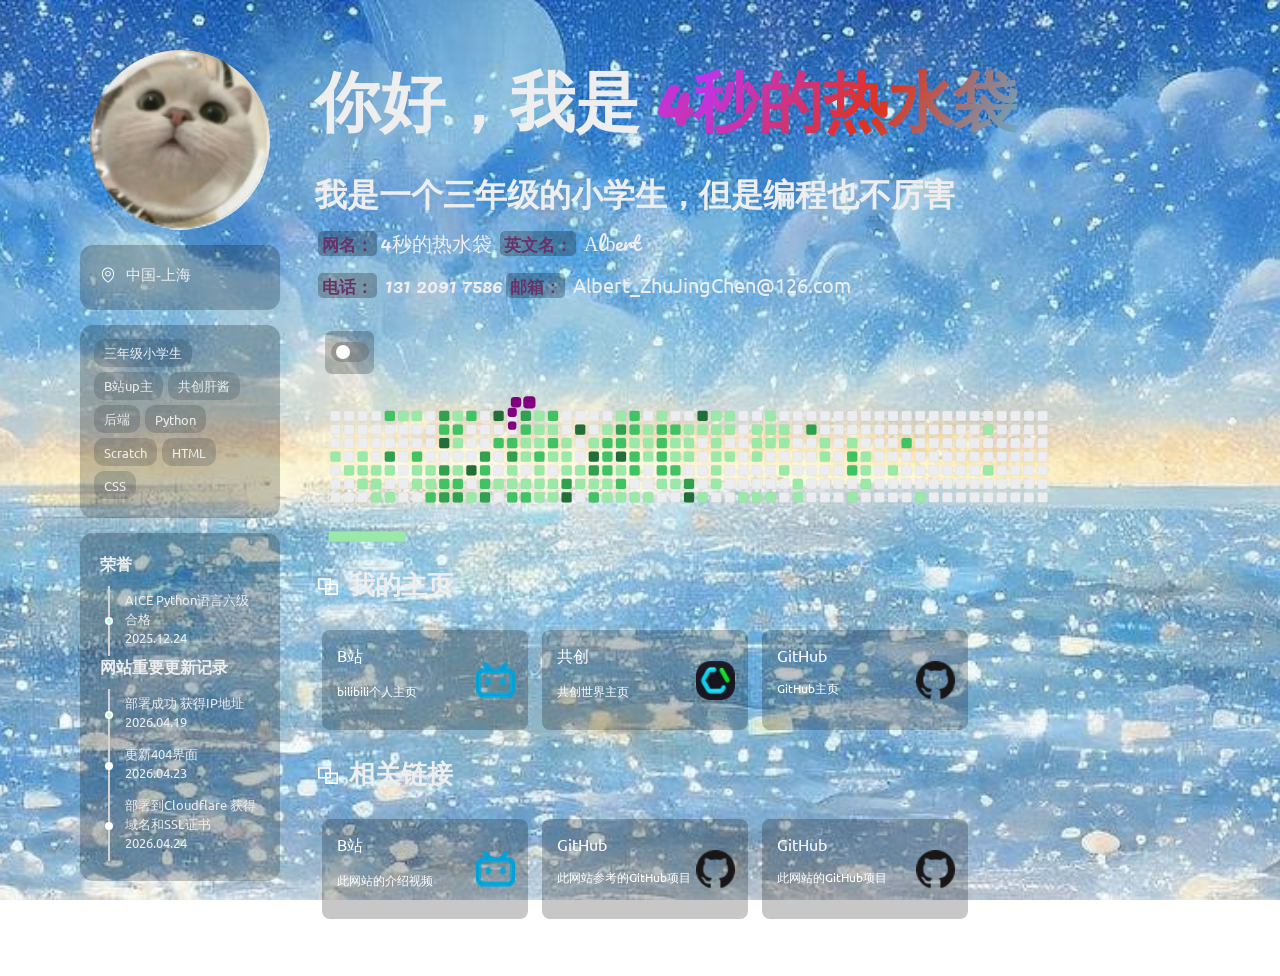
==== commit 0857e386: "Update index.html" ====
--- a/index.html
+++ b/index.html
@@ -150,25 +150,35 @@
 			<div class="title"><svg t="1705257422086" class="icon" viewBox="0 0 1024 1024" version="1.1" xmlns="http://www.w3.org/2000/svg" p-id="1891" >
                         <path d="M629.333333 202.666667v213.333333h277.333334v448h-512v-213.333333h-277.333334v-448h512z m213.333334 277.333333h-213.333334v170.666667h-170.666666v149.333333h384v-320z m-277.333334-213.333333h-384v320h213.333334v-170.666667h170.666666v-149.333333z m0 213.333333h-106.666666v106.666667h106.666666v-106.666667z"  p-id="1892"></path>
                     </svg>相关链接</div>
-				<div class="projectList"><a class="projectItem a" target="_blank" href="https://github.com/ZYYO666/homepage">
+				<div class="projectList">
+					<a class="projectItem a" target="_blank" href="https://www.bilibili.com/video/BV1kCdrB8Ezh/?spm_id_from=333.1007.top_right_bar_window_dynamic.content.click&vd_source=f2f747ffc04b0d8fc4320400a73c7ef7">
+						<div class="projectItemLeft">
+							<h1>B站</h1>
+							<p>此网站的介绍视频</p>
+						</div>
+						<div class="projectItemRight">
+							<img src="static/img/logo1.png" alt="">
+						</div>
+					</a>
+					<a class="projectItem a" target="_blank" href="https://github.com/ZYYO666/homepage">
 						<div class="projectItemLeft">
 							<h1>GitHub</h1>
-							<p>我参考的GitHub项目</p>
+							<p>此网站参考的GitHub项目</p>
 						</div>
 						<div class="projectItemRight">
 							<img src="static/img/logo3.png" alt="">
 						</div>
-
-					</a><a class="projectItem a" target="_blank" href="https://github.com/Albert0902/homepage">
+					</a>
+					<a class="projectItem a" target="_blank" href="https://github.com/Albert0902/homepage">
 						<div class="projectItemLeft">
 							<h1>GitHub</h1>
-							<p>我的GitHub项目</p>
+							<p>此网站的GitHub项目</p>
 						</div>
 						<div class="projectItemRight">
 							<img src="static/img/logo3.png" alt="">
 						</div>
-			</a></div>
-
+					</a>
+				</div>
 
 				
 		</content>
@@ -179,8 +189,8 @@
 	<div class="honor-popup-content">
 		<img id="honorPopupImg" src="" alt="">
 		<div class="honor-popup-btns">
-			<a id="honorPopupLink" href="" target="_blank" class="honor-popup-btn" style="display:none;">前往B站</a>
-			<a id="honorPopupLinkGh" href="" target="_blank" class="honor-popup-btn-gh" style="display:none;">前往GitHub</a>
+			<a id="honorPopupLink" href="" target="_blank" class="honor-popup-btn">前往B站</a>
+			<a id="honorPopupLinkGh" href="" target="_blank" class="honor-popup-btn-gh">前往GitHub</a>
 		</div>
 	</div>
 </div>
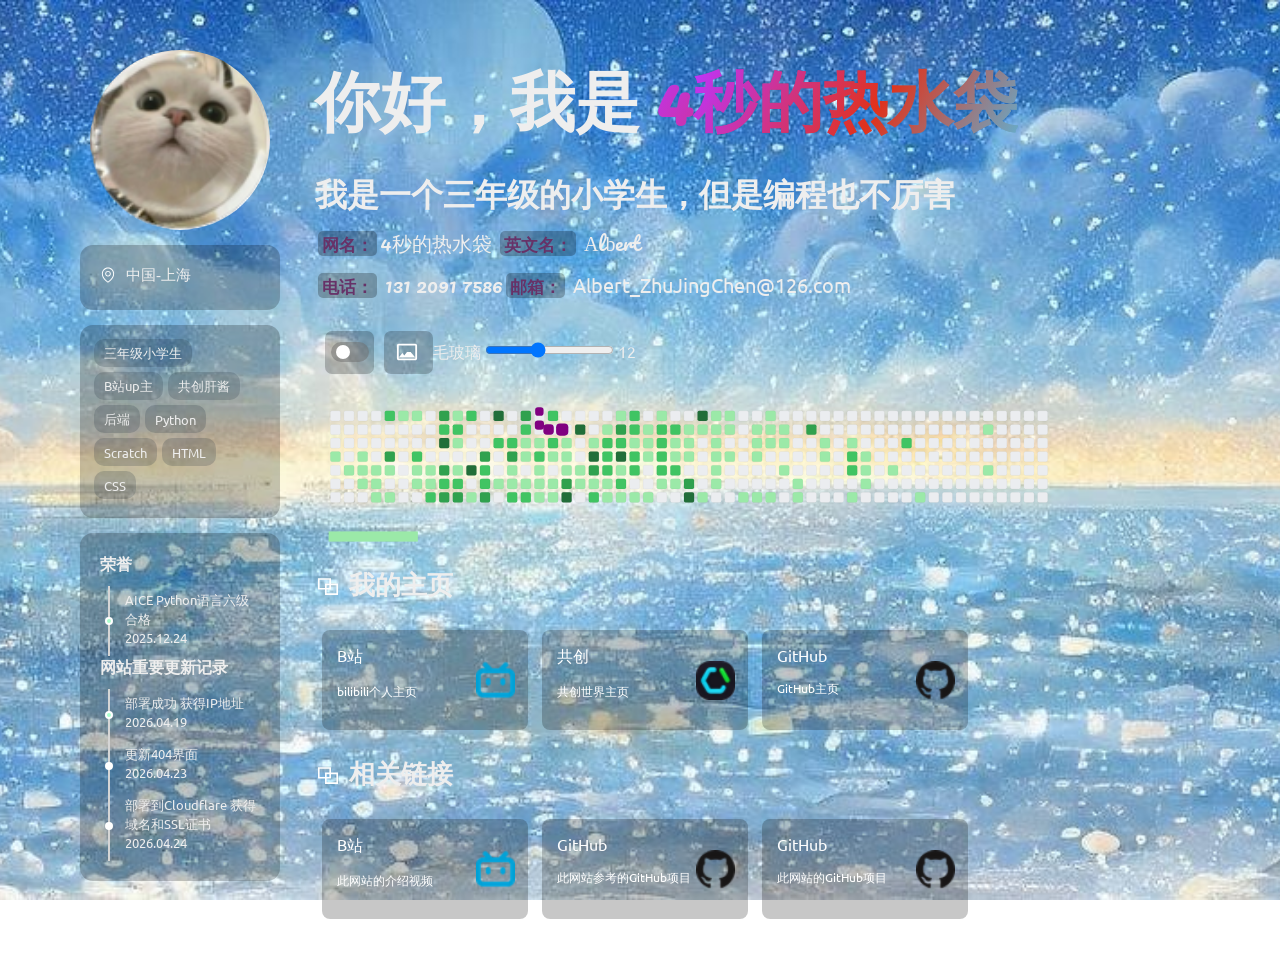
==== commit df690bf6: "Update script tag with cache-busting query param" ====
--- a/index.html
+++ b/index.html
@@ -92,8 +92,8 @@
 				<div class="description"><span class="purpleText textBackground">电话：</span> <span class="Pacifico-Regular">131 2091 7586</span><span class="purpleText textBackground">邮箱：</span> <span>Albert_ZhuJingChen@126.com</span></div>
 				<div class="description">
 				</div>
-			<div class="iconContainer">
-					<a class="iconItem">
+				<div class="iconContainer">
+					<a class="iconItem" data-tip="切换深浅色">
 						<div class="onoffswitch">
 							<input type="checkbox" name="onoffswitch" class="onoffswitch-checkbox" id="myonoffswitch"
 								checked>
@@ -103,7 +103,16 @@
 							</label>
 						</div>
 					</a>
-				</div>
+					<a class="iconItem" id="bgToggleBtn" data-tip="切换背景">
+						<svg viewBox="0 0 24 24" xmlns="http://www.w3.org/2000/svg"><path d="M21 3H3C1.9 3 1 3.9 1 5v14c0 1.1.9 2 2 2h18c1.1 0 2-.9 2-2V5c0-1.1-.9-2-2-2zm0 16H3V5h18v14zm-9-7l-3 3.72L7 13l-4 5h18l-5-6z"/></svg>
+					</a>
+					<div class="blurControl">
+						<label for="blurSlider" class="blurLabel" data-tip="毛玻璃模糊度">毛玻璃</label>
+						<input type="range" id="blurSlider" min="0" max="30" value="12">
+						<span id="blurValue" class="blurValue">12</span>
+					</div>
+				</div>
+				<div id="bottomTip" class="bottom-tip"></div>
 
 				<div class="tanChiShe">
 					<img id="tanChiShe" src="./static/svg/snake-Light.svg" alt="">
@@ -195,7 +204,7 @@
 	</div>
 </div>
 </body>
-<script src="./static/js/script.js"> </script>
+<script src="./static/js/script.js?v=202505041557"> </script>
 
 
 
--- a/static/css/style.css
+++ b/static/css/style.css
@@ -553,7 +553,7 @@
 
 .honor-popup-btn,
 .honor-popup-btn-gh {
-    display: inline-block;
+    display: none;
     margin-top: 12px;
     padding: 8px 24px;
     color: #fff;
@@ -563,8 +563,14 @@
     transition: background 0.2s ease, transform 0.2s ease;
 }
 
+.honor-popup-btn.show,
+.honor-popup-btn-gh.show {
+    display: inline-block;
+}
+
 .honor-popup-btn {
     background: #00a1d6;
+    margin-right: 24px;
 }
 
 .honor-popup-btn:hover {
@@ -583,8 +589,9 @@
 
 .honor-popup-btns {
     display: flex;
-    gap: 10px;
     margin-top: 12px;
+    flex-wrap: nowrap;
+    justify-content: center;
 }
 
 .left-time-title {
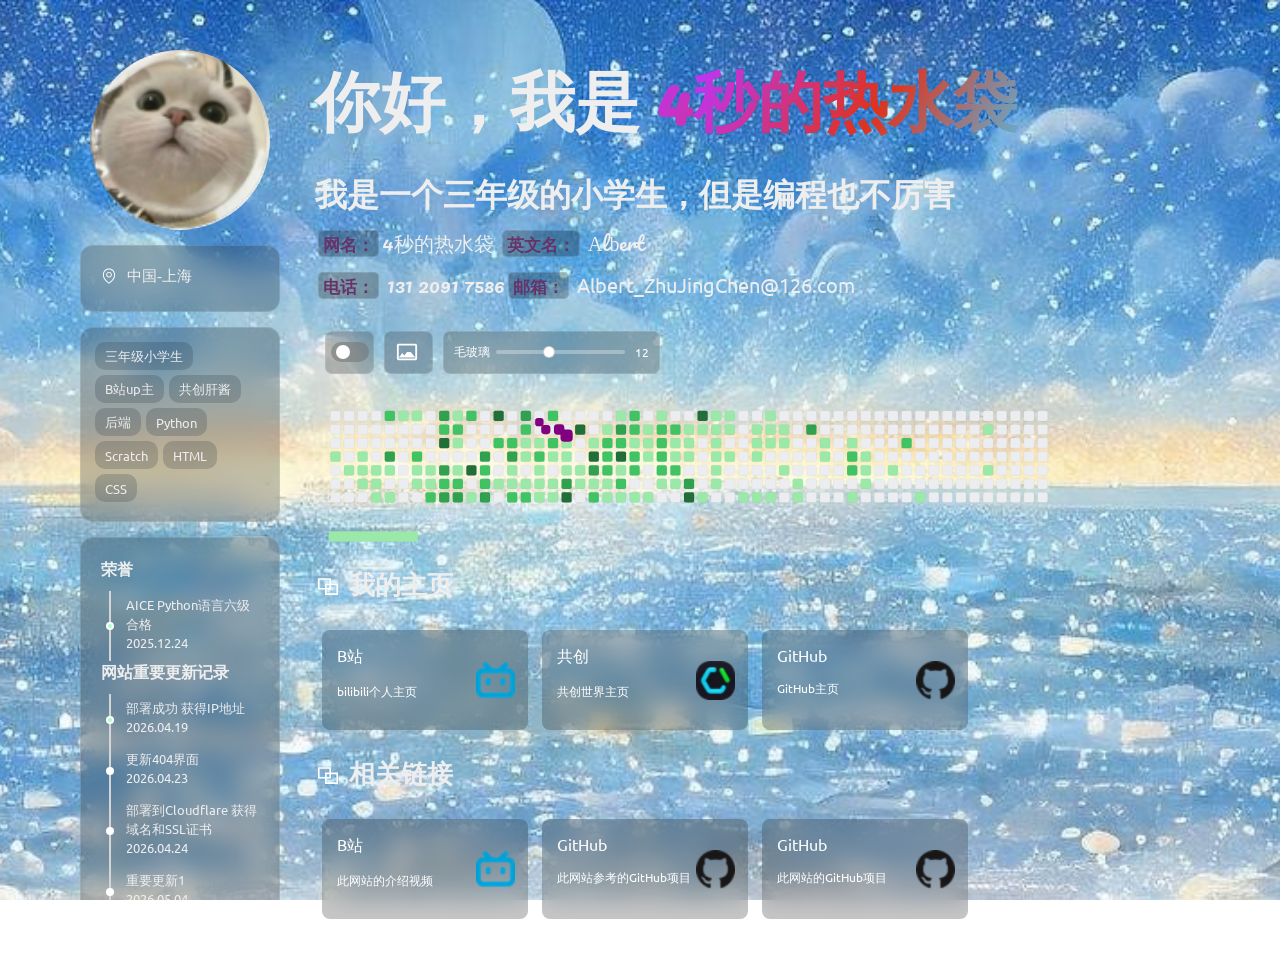
==== commit f2e6b4ef: "Update index.html" ====
--- a/index.html
+++ b/index.html
@@ -71,6 +71,13 @@
 						<div class="honorText">
 							<div>部署到Cloudflare 获得域名和SSL证书</div>
 							<div>2026.04.24</div>
+						</div>
+					</li>
+					<li class="honorItem" data-img="static/img/update4.png" data-link="https://www.bilibili.com/video/BV1jBRiBvEPK/?spm_id_from=333.1387.homepage.video_card.click&vd_source=f2f747ffc04b0d8fc4320400a73c7ef7">
+						<div class="focus"></div>
+						<div class="honorText">
+							<div>重要更新1</div>
+							<div>2026.05.04</div>
 						</div>
 					</li>
 				</ul>
--- a/static/css/style.css
+++ b/static/css/style.css
@@ -168,15 +168,101 @@
     backdrop-filter: blur(var(--card_filter));
     -webkit-backdrop-filter: blur(var(--card_filter));
     background: var(--item_bg_color);
+    border: 1px solid rgba(255, 255, 255, 0.15);
     align-items: center;
     justify-content: center;
     transition: width 0.3s ease, opacity 0.3s ease;
     flex-shrink: 0;
+    cursor: pointer;
 }
 
 .iconItem:hover {
     width: 55px;
     background: var(--item_hover_color);
+}
+
+/* 模糊度控制区 */
+.blurControl {
+    display: flex;
+    align-items: center;
+    gap: 6px;
+    padding: 0 10px;
+    margin-left: 10px;
+    background: var(--item_bg_color);
+    border: 1px solid rgba(255, 255, 255, 0.15);
+    border-radius: 7px;
+    backdrop-filter: blur(var(--card_filter));
+    -webkit-backdrop-filter: blur(var(--card_filter));
+    flex-shrink: 0;
+    height: 43px;
+    box-sizing: border-box;
+}
+
+.blurLabel {
+    font-size: 12px;
+    color: var(--item_left_title_color);
+    white-space: nowrap;
+    cursor: default;
+}
+
+.blurValue {
+    font-size: 12px;
+    color: var(--item_left_title_color);
+    min-width: 18px;
+    text-align: right;
+}
+
+/* 模糊度滑杆 */
+#blurSlider {
+    flex: 1;
+    height: 4px;
+    cursor: pointer;
+    -webkit-appearance: none;
+    appearance: none;
+    background: rgba(255,255,255,0.3);
+    border-radius: 2px;
+    outline: none;
+}
+
+#blurSlider::-webkit-slider-runnable-track {
+    height: 4px;
+    border-radius: 2px;
+}
+
+#blurSlider::-webkit-slider-thumb {
+    -webkit-appearance: none;
+    width: 12px;
+    height: 12px;
+    border-radius: 50%;
+    background: var(--fill);
+    cursor: pointer;
+    border: 1px solid rgba(0,0,0,0.2);
+    margin-top: -4px;
+    transition: transform 0.2s;
+}
+
+#blurSlider:hover::-webkit-slider-thumb {
+    transform: scale(1.3);
+}
+
+#blurSlider::-moz-range-track {
+    height: 4px;
+    border-radius: 2px;
+    background: rgba(255,255,255,0.3);
+}
+
+#blurSlider::-moz-range-thumb {
+    width: 12px;
+    height: 12px;
+    border-radius: 50%;
+    background: var(--fill);
+    cursor: pointer;
+    border: 1px solid rgba(0,0,0,0.2);
+    transition: transform 0.2s;
+}
+
+#blurSlider:hover::-moz-range-thumb {
+    transform: scale(1.3);
 }
 
 .iconItem i,
@@ -209,6 +295,7 @@
     backdrop-filter: blur(var(--card_filter));
     -webkit-backdrop-filter: blur(var(--card_filter));
     background: var(--item_bg_color);
+    border:1px solid rgba(255, 255, 255, 0.15);
 }
 
 .left-des {
@@ -358,6 +445,7 @@
     width: calc(25% - 14px);
     backdrop-filter: blur(var(--card_filter));
     -webkit-backdrop-filter: blur(var(--card_filter));
+    border: 1px solid rgba(255, 255, 255, 0.15);
     transition: opacity 0.5s ease, background-color 0.2s ease, border 0.2s ease, transform 0.3s ease;
 }
 
@@ -444,6 +532,9 @@
     font-size: 17px;
     margin: 0 3px;
     padding: 2px 4px;
+    backdrop-filter: blur(var(--card_filter));
+    -webkit-backdrop-filter: blur(var(--card_filter));
+    border: 1px solid rgba(255, 255, 255, 0.15);
 }
 
 .title {
@@ -709,3 +800,25 @@
         display: none;
     }
 }
+
+/* 底部固定提示 */
+.bottom-tip {
+    display: none;
+    position: fixed;
+    background: var(--item_bg_color);
+    color: var(--item_left_title_color);
+    padding: 6px 14px;
+    border-radius: 12px;
+    font-size: 13px;
+    backdrop-filter: blur(var(--card_filter));
+    -webkit-backdrop-filter: blur(var(--card_filter));
+    pointer-events: none;
+    z-index: 9999;
+    white-space: nowrap;
+    transition: none;
+    transform: translateX(-50%);
+}
+
+.bottom-tip.show {
+    display: block;
+}
--- a/static/css/root.css
+++ b/static/css/root.css
@@ -59,7 +59,7 @@
     --item_left_text_color: #ffffff;
     --footer_text_color: #ffffff;
     --left_tag_item: rgb(27 42 57 / 20%);
-    --card_filter: 15px;
+    --card_filter: 12px;
     --back_filter: 0px;
     --back_filter_color: #00000030;
     --fill:#ffffff;
@@ -79,7 +79,7 @@
     --item_left_text_color: #494949;
     --footer_text_color: #ffffff;
     --left_tag_item: #c7e1fa;
-    --card_filter: 0px;
+    --card_filter: 12px;
     --back_filter: 20px;
     --back_filter_color: #00000030;
     --fill:#000000;
@@ -99,7 +99,7 @@
     --item_left_text_color: #494949;
     --footer_text_color: #222222;
     --left_tag_item: linear-gradient(50deg, #a2d1ff, #ffffff);
-    --card_filter: 0px;
+    --card_filter: 8px;
     --back_filter: 0px;
     --back_filter_color: #00000000;
     --fill:#000000;
@@ -113,13 +113,13 @@
     --gradient: linear-gradient(120deg, #bd34fe, #e0321b 30%, #41d1ff 60%);
     --purple_text_color: #747bff;
     --text_bg_color: rgb(240 243 247);
-    --item_bg_color: rgb(247 247 247);
+    --item_bg_color: rgb(247 247 247 / 80%);
     --item_hover_color: rgba(244, 245, 246, 0.5);
     --item_left_title_color: #000000;
     --item_left_text_color: #494949;
     --footer_text_color: #222222;
     --left_tag_item: #ffffff;
-    --card_filter: 0px;
+    --card_filter: 8px;
     --back_filter: 0px;
     --back_filter_color: #00000000;
     --fill:#000000;
@@ -139,8 +139,14 @@
     --item_left_text_color: #ffffff;
     --footer_text_color: #ffffff;
     --left_tag_item: rgb(27 42 57 / 20%);
-    --card_filter: 0px;
+    --card_filter: 12px;
     --back_filter: 19px;
     --back_filter_color: #95353530;
     --fill:#ffffff;
 }
+
+/* 背景切换：data-bg="2" 时换成 background2.jpg + 紫色文字颜色 */
+html[data-bg="2"] body {
+    background-image: url(../img/background2.jpg) !important;
+    --purple_text_color: #747bff;
+}
